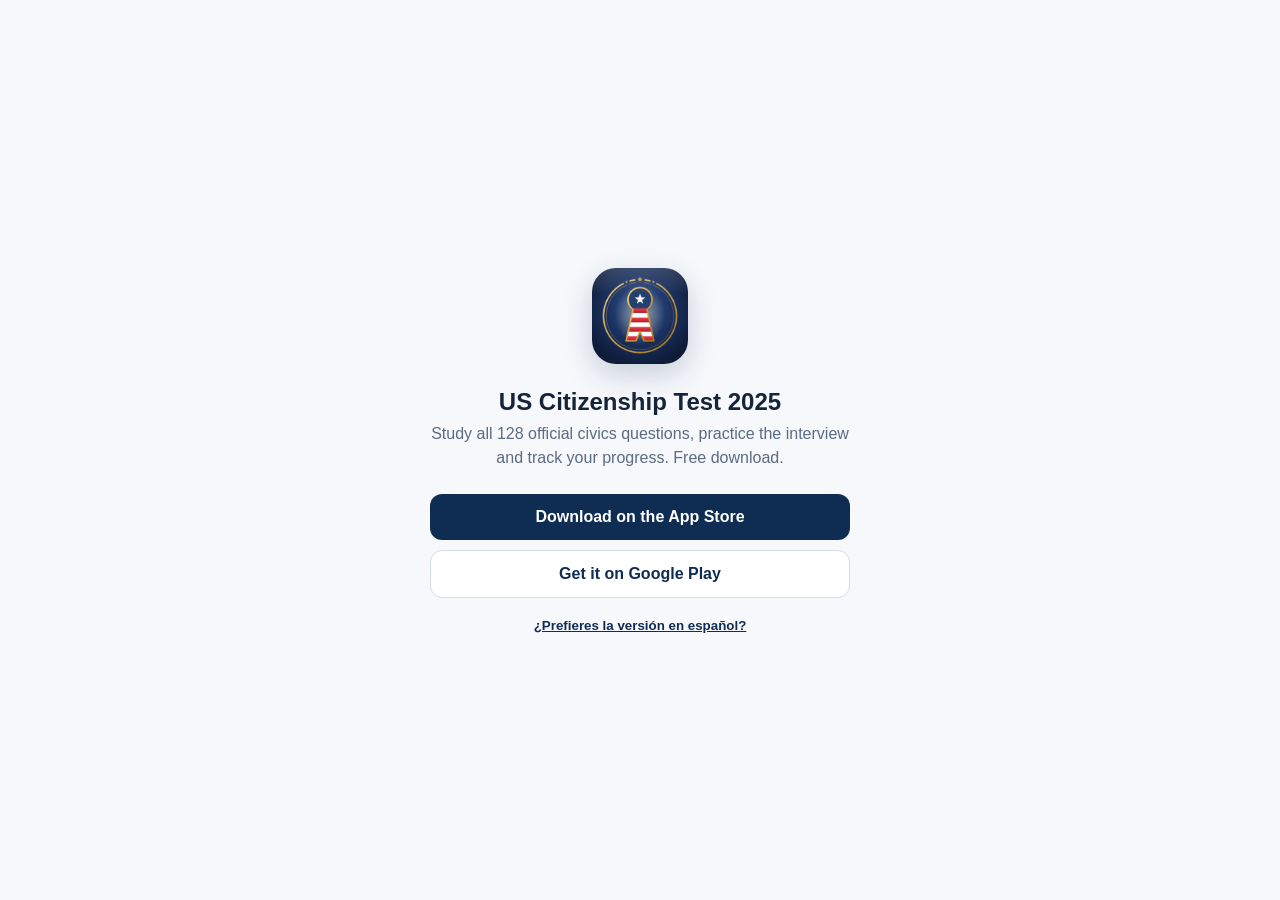
==== app/index.html @ 9f93b85e "Akıllı mağaza yönlendirmesi: /app/ cihaza ve dile göre App Store veya Google Play'e gönderir Co-Auth" ====
<!doctype html>
<html lang="en">
<head>
<meta charset="utf-8">
<meta name="viewport" content="width=device-width, initial-scale=1">
<title>Get the US Citizenship Test app | Apponur</title>
<meta name="robots" content="noindex, nofollow">
<meta name="theme-color" content="#0F2C52">
<link rel="icon" href="/favicon.ico?v=3" sizes="32x32">
<script>
(function () {
  var IOS = { en: "https://apps.apple.com/us/app/id1615982636", es: "https://apps.apple.com/us/app/id1617090965" };
  var AND = { en: "https://play.google.com/store/apps/details?id=com.apponur.uscitizenshiptest",
              es: "https://play.google.com/store/apps/details?id=com.apponur.spanishuscitizenshiptest" };
  var q = new URLSearchParams(location.search);
  var langs = navigator.languages || [navigator.language || ""];
  var lang = q.get("lang") || (langs.some(function (l) { return /^es/i.test(l); }) ? "es" : "en");
  if (lang !== "es") lang = "en";
  var ua = navigator.userAgent || "";
  var isAndroid = /Android/i.test(ua);
  var isIOS = /iPhone|iPad|iPod/i.test(ua) || (/Macintosh/.test(ua) && navigator.maxTouchPoints > 1);
  var target = isAndroid ? AND[lang] : isIOS ? IOS[lang] : null;
  // Keep campaign tags so store analytics can attribute the install.
  if (target) {
    var utm = []; q.forEach(function (v, k) { if (/^utm_/.test(k)) utm.push(k + "=" + encodeURIComponent(v)); });
    if (utm.length && isAndroid) target += "&referrer=" + encodeURIComponent(utm.join("&"));
    location.replace(target);
  }
  window.__appLang = lang;
})();
</script>
<style>
:root{--navy:#0F2C52;--paper:#F6F8FB;--ink:#16243A;--ink2:#5B6B82;--line:#D4DCE7}
*{box-sizing:border-box}
body{margin:0;min-height:100vh;display:grid;place-items:center;background:var(--paper);color:var(--ink);font-family:-apple-system,BlinkMacSystemFont,"Segoe UI",Roboto,sans-serif;padding:24px}
main{max-width:420px;width:100%;text-align:center}
img{width:96px;height:96px;border-radius:24px;box-shadow:0 10px 30px rgba(15,44,82,.2)}
h1{font-size:1.5rem;margin:20px 0 6px}
p{color:var(--ink2);margin:0 0 24px;line-height:1.5}
.g{display:grid;gap:10px}
a{display:block;padding:14px 18px;border-radius:12px;text-decoration:none;font-weight:600;background:var(--navy);color:#fff}
a.alt{background:#fff;color:var(--navy);border:1px solid var(--line)}
small{display:block;margin-top:20px;color:var(--ink2)}
small a{display:inline;padding:0;background:none;color:var(--navy);text-decoration:underline;font-weight:600}
</style>
</head>
<body>
<main>
  <img src="/assets/brand/app-icon-1024.png" alt="US Citizenship Test app icon">
  <h1 id="h">US Citizenship Test 2025</h1>
  <p id="p">Study all 128 official civics questions, practice the interview and track your progress. Free download.</p>
  <div class="g">
    <a id="ios" href="https://apps.apple.com/us/app/id1615982636">Download on the App Store</a>
    <a id="and" class="alt" href="https://play.google.com/store/apps/details?id=com.apponur.uscitizenshiptest">Get it on Google Play</a>
  </div>
  <small id="sw"><a href="/app/?lang=es">¿Prefieres la versión en español?</a></small>
</main>
<script>
if (window.__appLang === "es") {
  document.documentElement.lang = "es";
  document.getElementById("h").textContent = "Examen de Ciudadanía 2025";
  document.getElementById("p").textContent = "Estudia las 128 preguntas oficiales de educación cívica, practica la entrevista y sigue tu progreso. Descarga gratis.";
  document.getElementById("ios").href = "https://apps.apple.com/us/app/id1617090965";
  document.getElementById("ios").textContent = "Descargar en el App Store";
  document.getElementById("and").href = "https://play.google.com/store/apps/details?id=com.apponur.spanishuscitizenshiptest";
  document.getElementById("and").textContent = "Disponible en Google Play";
  document.getElementById("sw").innerHTML = '<a href="/app/?lang=en">Prefer the English version?</a>';
}
</script>
</body>
</html>
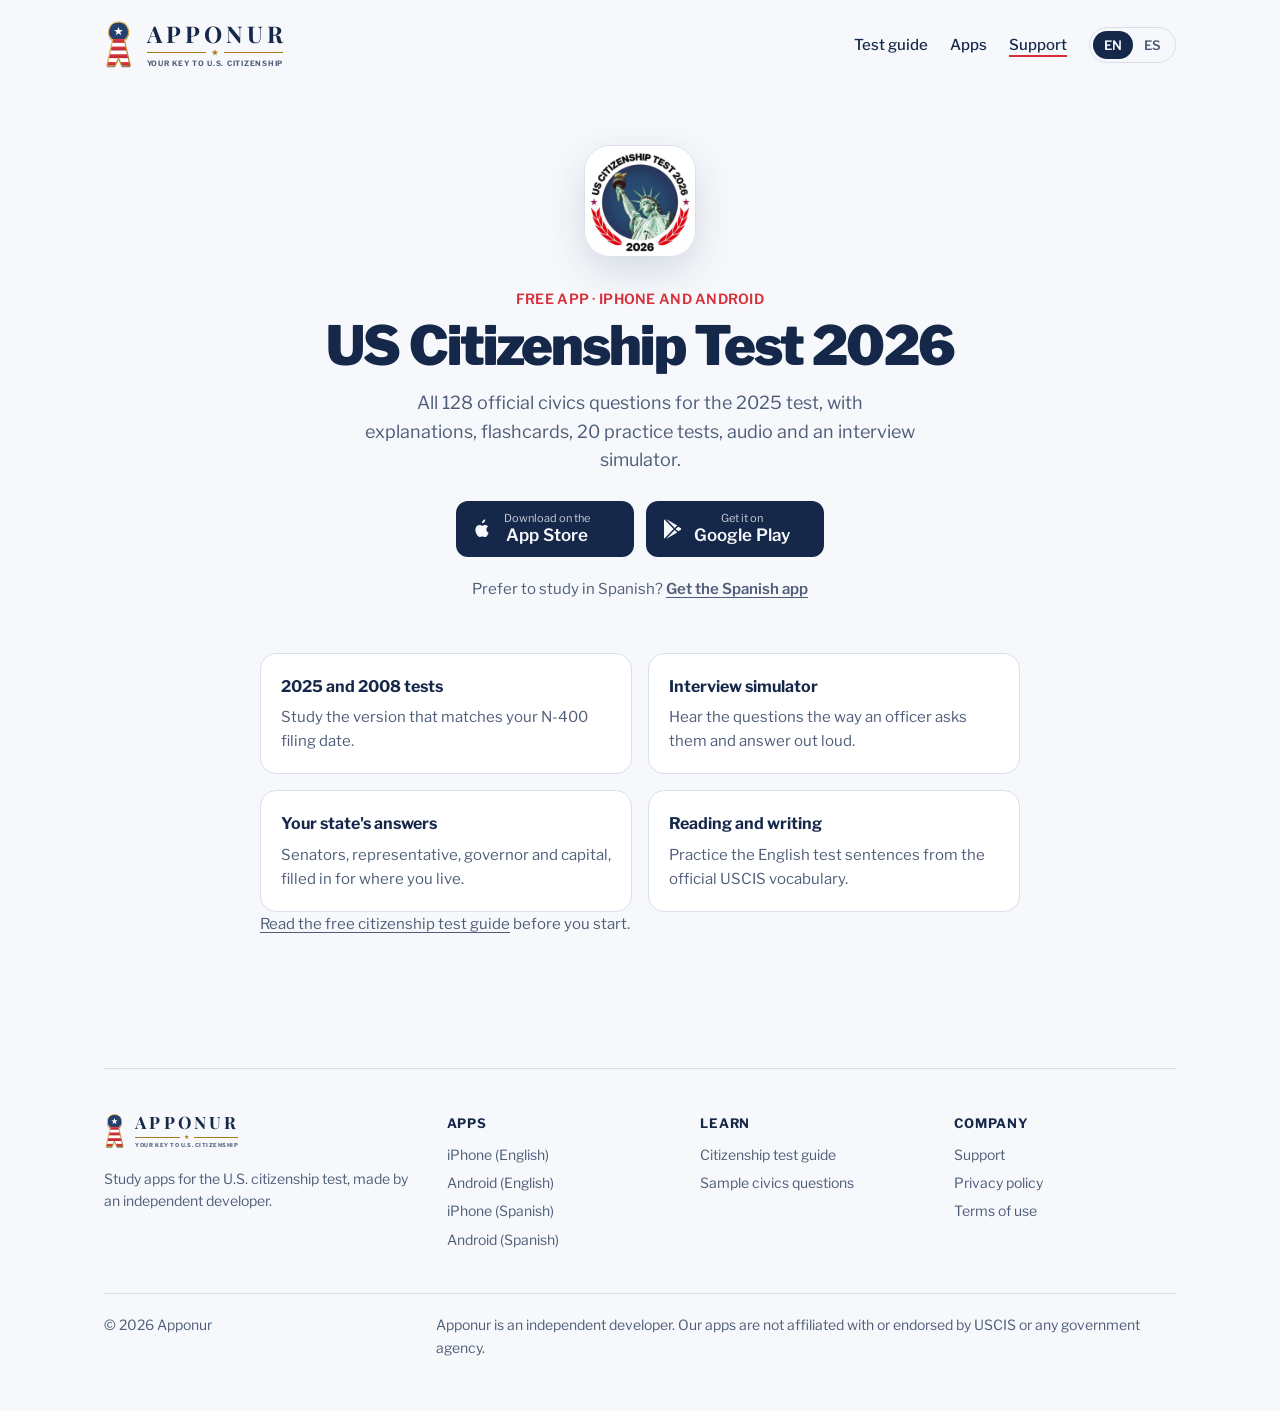
==== commit cd32885f: "/app/ sayfası: site başlığı ve altbilgisiyle, uygulama ikonu ve iki dilde mağaza düğmeleri Co-Author" ====
--- a/app/index.html
+++ b/app/index.html
@@ -3,16 +3,35 @@
 <head>
 <meta charset="utf-8">
 <meta name="viewport" content="width=device-width, initial-scale=1">
-<title>Get the US Citizenship Test app | Apponur</title>
-<meta name="robots" content="noindex, nofollow">
-<meta name="theme-color" content="#0F2C52">
+<title>US Citizenship Test 2026 app | Apponur</title>
+<meta name="title-en" content="US Citizenship Test 2026 app | Apponur">
+<meta name="title-es" content="Examen de Ciudadanía de EE. UU. | Apponur">
+<meta name="description" content="Download the US Citizenship Test 2026 app for iPhone and Android, in English or Spanish.">
+<link rel="canonical" href="https://apponur.com/app/">
+<meta name="robots" content="noindex, follow">
+<meta name="theme-color" content="#F6F8FB" media="(prefers-color-scheme: light)">
+<meta name="theme-color" content="#0E1729" media="(prefers-color-scheme: dark)">
+<meta property="og:type" content="website">
+<meta property="og:site_name" content="Apponur">
+<meta property="og:url" content="https://apponur.com/app/">
+<meta property="og:title" content="US Citizenship Test 2026 app | Apponur">
+<meta property="og:image" content="https://apponur.com/assets/og-image.png">
 <link rel="icon" href="/favicon.ico?v=3" sizes="32x32">
+<link rel="icon" href="/assets/brand/favicon.svg?v=3" type="image/svg+xml">
+<link rel="apple-touch-icon" href="/assets/brand/apple-touch-icon.png?v=3">
+<link rel="manifest" href="/site.webmanifest?v=3">
+<link rel="preconnect" href="https://fonts.googleapis.com">
+<link rel="preconnect" href="https://fonts.gstatic.com" crossorigin>
+<link href="https://fonts.googleapis.com/css2?family=Libre+Franklin:wght@400;500;600;700;800;900&family=Playfair+Display:wght@700&display=swap" rel="stylesheet">
+<link rel="stylesheet" href="/assets/site.css">
 <script>
+// Phones go straight to the right store for their system language; everyone else sees this page.
 (function () {
   var IOS = { en: "https://apps.apple.com/us/app/id1615982636", es: "https://apps.apple.com/us/app/id1617090965" };
   var AND = { en: "https://play.google.com/store/apps/details?id=com.apponur.uscitizenshiptest",
               es: "https://play.google.com/store/apps/details?id=com.apponur.spanishuscitizenshiptest" };
   var q = new URLSearchParams(location.search);
+  if (q.get("stay") === "1") return;
   var langs = navigator.languages || [navigator.language || ""];
   var lang = q.get("lang") || (langs.some(function (l) { return /^es/i.test(l); }) ? "es" : "en");
   if (lang !== "es") lang = "en";
@@ -20,52 +39,110 @@
   var isAndroid = /Android/i.test(ua);
   var isIOS = /iPhone|iPad|iPod/i.test(ua) || (/Macintosh/.test(ua) && navigator.maxTouchPoints > 1);
   var target = isAndroid ? AND[lang] : isIOS ? IOS[lang] : null;
-  // Keep campaign tags so store analytics can attribute the install.
-  if (target) {
-    var utm = []; q.forEach(function (v, k) { if (/^utm_/.test(k)) utm.push(k + "=" + encodeURIComponent(v)); });
-    if (utm.length && isAndroid) target += "&referrer=" + encodeURIComponent(utm.join("&"));
-    location.replace(target);
-  }
-  window.__appLang = lang;
+  if (!target) return;
+  var utm = []; q.forEach(function (v, k) { if (/^utm_/.test(k)) utm.push(k + "=" + encodeURIComponent(v)); });
+  if (utm.length && isAndroid) target += "&referrer=" + encodeURIComponent(utm.join("&"));
+  location.replace(target);
 })();
 </script>
+<script src="/assets/lang.js"></script>
 <style>
-:root{--navy:#0F2C52;--paper:#F6F8FB;--ink:#16243A;--ink2:#5B6B82;--line:#D4DCE7}
-*{box-sizing:border-box}
-body{margin:0;min-height:100vh;display:grid;place-items:center;background:var(--paper);color:var(--ink);font-family:-apple-system,BlinkMacSystemFont,"Segoe UI",Roboto,sans-serif;padding:24px}
-main{max-width:420px;width:100%;text-align:center}
-img{width:96px;height:96px;border-radius:24px;box-shadow:0 10px 30px rgba(15,44,82,.2)}
-h1{font-size:1.5rem;margin:20px 0 6px}
-p{color:var(--ink2);margin:0 0 24px;line-height:1.5}
-.g{display:grid;gap:10px}
-a{display:block;padding:14px 18px;border-radius:12px;text-decoration:none;font-weight:600;background:var(--navy);color:#fff}
-a.alt{background:#fff;color:var(--navy);border:1px solid var(--line)}
-small{display:block;margin-top:20px;color:var(--ink2)}
-small a{display:inline;padding:0;background:none;color:var(--navy);text-decoration:underline;font-weight:600}
+.dl-main{display:block}
+.dl-main .dl-page{max-width:760px;margin:0 auto}
+.dl-hero{text-align:center;padding:24px 0 8px}
+.dl-hero .dl-icon{width:112px;height:112px;border-radius:26px;border:1px solid var(--line);box-shadow:0 14px 40px rgba(15,44,82,.14);display:none}
+html[lang="en"] .dl-hero [data-lang-img="en"],html[lang="es"] .dl-hero [data-lang-img="es"]{display:inline-block}
+.dl-hero .kicker{margin:22px 0 8px;font-weight:600;color:var(--red);letter-spacing:.02em;font-size:14px;text-transform:uppercase}
+.dl-hero h1{margin:0 0 14px}
+.dl-hero .lede{color:var(--muted);font-size:18px;max-width:46ch;margin:0 auto 26px}
+.dl-hero .stores{justify-content:center}
+.dl-switch{margin:20px 0 0;color:var(--muted);font-size:15px}
+.dl-switch a{font-weight:600}
+.dl-grid{display:grid;grid-template-columns:1fr 1fr;gap:16px;margin:44px 0 0}
+.dl-grid>div{background:var(--card);border:1.5px solid var(--line);border-radius:16px;padding:20px}
+.dl-grid b{display:block;font-size:16px;margin-bottom:6px}
+.dl-grid p{margin:0;color:var(--muted);font-size:15px}
+@media(max-width:640px){.dl-grid{grid-template-columns:1fr}}
 </style>
 </head>
 <body>
-<main>
-  <img src="/assets/brand/app-icon-1024.png" alt="US Citizenship Test app icon">
-  <h1 id="h">US Citizenship Test 2025</h1>
-  <p id="p">Study all 128 official civics questions, practice the interview and track your progress. Free download.</p>
-  <div class="g">
-    <a id="ios" href="https://apps.apple.com/us/app/id1615982636">Download on the App Store</a>
-    <a id="and" class="alt" href="https://play.google.com/store/apps/details?id=com.apponur.uscitizenshiptest">Get it on Google Play</a>
-  </div>
-  <small id="sw"><a href="/app/?lang=es">¿Prefieres la versión en español?</a></small>
-</main>
-<script>
-if (window.__appLang === "es") {
-  document.documentElement.lang = "es";
-  document.getElementById("h").textContent = "Examen de Ciudadanía 2025";
-  document.getElementById("p").textContent = "Estudia las 128 preguntas oficiales de educación cívica, practica la entrevista y sigue tu progreso. Descarga gratis.";
-  document.getElementById("ios").href = "https://apps.apple.com/us/app/id1617090965";
-  document.getElementById("ios").textContent = "Descargar en el App Store";
-  document.getElementById("and").href = "https://play.google.com/store/apps/details?id=com.apponur.spanishuscitizenshiptest";
-  document.getElementById("and").textContent = "Disponible en Google Play";
-  document.getElementById("sw").innerHTML = '<a href="/app/?lang=en">Prefer the English version?</a>';
-}
-</script>
+<a class="skip" href="#main" data-en="Skip to content" data-es="Saltar al contenido">Skip to content</a>
+<div class="wrap">
+  <header class="top">
+    <a class="brand" href="/" data-href-en="/" data-href-es="/es/" aria-label="Apponur"><img class="brand-mark" src="/assets/brand/mark.svg" alt="" width="25" height="44"><span class="brand-text"><span class="brand-name">Apponur</span><span class="brand-orn" aria-hidden="true"><i></i><b></b><i></i></span><span class="brand-tag" data-en="Your key to U.S. citizenship" data-es="Tu llave a la ciudadanía">Your key to U.S. citizenship</span></span></a>
+    <nav aria-label="Main">
+      <a class="navlink" href="/civics-test/" data-href-en="/civics-test/" data-href-es="/es/examen-civico/" data-en="Test guide" data-es="Guía del examen">Test guide</a>
+      <a class="navlink" href="/#apps" data-href-en="/#apps" data-href-es="/es/#apps" data-en="Apps" data-es="Aplicaciones">Apps</a>
+      <a class="navlink" href="/support/" aria-current="page" data-en="Support" data-es="Ayuda">Support</a>
+      <div class="lang" role="group" aria-label="Language">
+        <button type="button" data-lang="en" aria-pressed="true">EN</button>
+        <button type="button" data-lang="es" aria-pressed="false">ES</button>
+      </div>
+    </nav>
+  </header>
+
+  <main class="doc dl-main" id="main">
+    <article class="dl-page">
+      <div class="dl-hero">
+        <img class="dl-icon" data-lang-img="en" src="/assets/icon-en.png" alt="US Citizenship Test 2026 app icon" width="112" height="112">
+        <img class="dl-icon" data-lang-img="es" src="/assets/icon-es.png" alt="Examen de Ciudadanía de EE. UU. app icon" width="112" height="112">
+        <p class="kicker" data-en="Free app · iPhone and Android" data-es="App gratis · iPhone y Android">Free app · iPhone and Android</p>
+        <h1 data-en="US Citizenship Test 2026" data-es="Examen de Ciudadanía de EE. UU. 2026">US Citizenship Test 2026</h1>
+        <p class="lede" data-en="All 128 official civics questions for the 2025 test, with explanations, flashcards, 20 practice tests, audio and an interview simulator." data-es="Las 128 preguntas oficiales del examen de 2025, con explicaciones, tarjetas, 20 exámenes de práctica, audio y un simulador de entrevista.">All 128 official civics questions for the 2025 test, with explanations, flashcards, 20 practice tests, audio and an interview simulator.</p>
+        <div class="stores">
+          <a class="store ios" href="https://apps.apple.com/us/app/id1615982636" data-href-en="https://apps.apple.com/us/app/id1615982636" data-href-es="https://apps.apple.com/us/app/id1617090965"><svg viewBox="0 0 24 24" aria-hidden="true"><path d="M16.37 12.6c.02 2.43 2.13 3.24 2.15 3.25-.02.06-.34 1.15-1.11 2.28-.67.98-1.36 1.95-2.46 1.97-1.07.02-1.42-.64-2.65-.64-1.23 0-1.62.62-2.64.66-1.06.04-1.87-1.06-2.54-2.03-1.38-2-2.43-5.64-1.02-8.1.7-1.22 1.96-2 3.32-2.02 1.04-.02 2.02.7 2.65.7.64 0 1.82-.86 3.07-.74.52.02 1.99.21 2.93 1.59-.08.05-1.75 1.02-1.73 3.05zM14.36 4.98c.56-.68.94-1.63.84-2.57-.81.03-1.79.54-2.37 1.22-.52.6-.98 1.57-.85 2.49.9.07 1.82-.46 2.38-1.14z"/></svg><span><small data-en="Download on the" data-es="Descargar en">Download on the</small><b>App Store</b></span></a>
+          <a class="store android" href="https://play.google.com/store/apps/details?id=com.apponur.uscitizenshiptest" data-href-en="https://play.google.com/store/apps/details?id=com.apponur.uscitizenshiptest" data-href-es="https://play.google.com/store/apps/details?id=com.apponur.spanishuscitizenshiptest"><svg viewBox="0 0 24 24" aria-hidden="true"><path d="M4 3.3v17.4c0 .3.17.56.42.68L13.6 12 4.42 2.62A.75.75 0 0 0 4 3.3zm10.68 7.62 2.5-2.5L6.1 2.1l8.58 8.82zm0 2.16L6.1 21.9l11.08-6.32-2.5-2.5zm5.97-2.04-2.4-1.37-2.73 2.33 2.73 2.33 2.4-1.37c.7-.4.7-1.52 0-1.92z"/></svg><span><small data-en="Get it on" data-es="Disponible en">Get it on</small><b>Google Play</b></span></a>
+        </div>
+        <p class="dl-switch"><span data-en="Prefer to study in Spanish?" data-es="¿Prefieres estudiar en inglés?">Prefer to study in Spanish?</span> <a href="/app/?lang=es&amp;stay=1" data-href-en="/app/?lang=es&amp;stay=1" data-href-es="/app/?lang=en&amp;stay=1" data-en="Get the Spanish app" data-es="Descarga la app en inglés">Get the Spanish app</a></p>
+      </div>
+
+      <section class="dl-grid" aria-label="What is inside">
+        <div><b data-en="2025 and 2008 tests" data-es="Exámenes 2025 y 2008">2025 and 2008 tests</b><p data-en="Study the version that matches your N-400 filing date." data-es="Estudia la versión que corresponde a la fecha de tu N-400.">Study the version that matches your N-400 filing date.</p></div>
+        <div><b data-en="Interview simulator" data-es="Simulador de entrevista">Interview simulator</b><p data-en="Hear the questions the way an officer asks them and answer out loud." data-es="Escucha las preguntas como las hace el oficial y responde en voz alta.">Hear the questions the way an officer asks them and answer out loud.</p></div>
+        <div><b data-en="Your state's answers" data-es="Respuestas de tu estado">Your state's answers</b><p data-en="Senators, representative, governor and capital, filled in for where you live." data-es="Senadores, representante, gobernador y capital según donde vives.">Senators, representative, governor and capital, filled in for where you live.</p></div>
+        <div><b data-en="Reading and writing" data-es="Lectura y escritura">Reading and writing</b><p data-en="Practice the English test sentences from the official USCIS vocabulary." data-es="Practica las oraciones del examen de inglés con el vocabulario oficial de USCIS.">Practice the English test sentences from the official USCIS vocabulary.</p></div>
+      </section>
+
+      <p class="updated"><a href="/civics-test/" data-href-en="/civics-test/" data-href-es="/es/examen-civico/" data-en="Read the free citizenship test guide" data-es="Lee la guía gratuita del examen">Read the free citizenship test guide</a> <span data-en="before you start." data-es="antes de empezar.">before you start.</span></p>
+    </article>
+  </main>
+
+  <footer>
+    <div class="cols">
+      <div>
+        <a class="brand" href="/" data-href-en="/" data-href-es="/es/"><img class="brand-mark" src="/assets/brand/mark.svg" alt="" width="25" height="44"><span class="brand-text"><span class="brand-name">Apponur</span><span class="brand-orn" aria-hidden="true"><i></i><b></b><i></i></span><span class="brand-tag" data-en="Your key to U.S. citizenship" data-es="Tu llave a la ciudadanía">Your key to U.S. citizenship</span></span></a>
+        <p class="about" data-en="Study apps for the U.S. citizenship test, made by an independent developer." data-es="Apps de estudio para el examen de ciudadanía de EE. UU., hechas por un desarrollador independiente.">Study apps for the U.S. citizenship test, made by an independent developer.</p>
+      </div>
+      <div>
+        <h4>Apps</h4>
+        <ul>
+          <li><a href="https://apps.apple.com/us/app/id1615982636" data-en="iPhone (English)" data-es="iPhone (inglés)">iPhone (English)</a></li>
+          <li><a href="https://play.google.com/store/apps/details?id=com.apponur.uscitizenshiptest" data-en="Android (English)" data-es="Android (inglés)">Android (English)</a></li>
+          <li><a href="https://apps.apple.com/us/app/id1617090965" data-en="iPhone (Spanish)" data-es="iPhone (español)">iPhone (Spanish)</a></li>
+          <li><a href="https://play.google.com/store/apps/details?id=com.apponur.spanishuscitizenshiptest" data-en="Android (Spanish)" data-es="Android (español)">Android (Spanish)</a></li>
+        </ul>
+      </div>
+      <div>
+        <h4 data-en="Learn" data-es="Aprende">Learn</h4>
+        <ul>
+          <li><a href="/civics-test/" data-href-en="/civics-test/" data-href-es="/es/examen-civico/" data-en="Citizenship test guide" data-es="Guía del examen de ciudadanía">Citizenship test guide</a></li>
+          <li><a href="/civics-test/#sample" data-href-en="/civics-test/#sample" data-href-es="/es/examen-civico/#ejemplos" data-en="Sample civics questions" data-es="Preguntas cívicas de ejemplo">Sample civics questions</a></li>
+        </ul>
+      </div>
+      <div>
+        <h4 data-en="Company" data-es="Empresa">Company</h4>
+        <ul>
+          <li><a href="/support/" data-en="Support" data-es="Ayuda">Support</a></li>
+          <li><a href="/privacy/" data-en="Privacy policy" data-es="Política de privacidad">Privacy policy</a></li>
+          <li><a href="/terms/" data-en="Terms of use" data-es="Términos de uso">Terms of use</a></li>
+        </ul>
+      </div>
+    </div>
+    <div class="legal">
+      <span>© 2026 Apponur</span>
+      <p data-en="Apponur is an independent developer. Our apps are not affiliated with or endorsed by USCIS or any government agency." data-es="Apponur es un desarrollador independiente. Nuestras apps no están afiliadas ni respaldadas por USCIS ni por ninguna agencia del gobierno.">Apponur is an independent developer. Our apps are not affiliated with or endorsed by USCIS or any government agency.</p>
+    </div>
+  </footer>
+</div>
 </body>
 </html>
--- a/assets/site.css
+++ b/assets/site.css
@@ -0,0 +1,393 @@
+/* apponur.com — shared styles */
+:root{
+  --navy:#16284A;
+  --blue:#2F5B9A;
+  --blue-soft:#E6EEF9;
+  --red:#D62F3A;
+  --red-soft:#FCE9EA;
+  --paper:#F6F8FB;
+  --card:#FFFFFF;
+  --ink:#16284A;
+  --muted:#4F5D78;
+  --line:#D9E0EB;
+  --accent:var(--blue);
+  --count:var(--blue);
+  --shadow:0 24px 48px -28px rgba(22,40,74,.45);
+  --stripe-white:#E4E9F1;
+  --gold:#A9781F;
+  color-scheme:light;
+}
+@media (prefers-color-scheme: dark){
+  :root:not([data-theme="light"]){
+    --paper:#0E1729; --card:#16233D; --ink:#EEF2F8; --muted:#A8B4CB; --line:#283A5B;
+    --blue-soft:#1A2D4D; --red-soft:#3A1E27; --accent:#8DB4EA; --count:#8DB4EA;
+    --shadow:0 24px 48px -28px rgba(0,0,0,.8); --stripe-white:#fff; --gold:#D9A84A; color-scheme:dark;
+  }
+}
+:root[data-theme="dark"]{
+  --paper:#0E1729; --card:#16233D; --ink:#EEF2F8; --muted:#A8B4CB; --line:#283A5B;
+  --blue-soft:#1A2D4D; --red-soft:#3A1E27; --accent:#8DB4EA; --count:#8DB4EA;
+  --shadow:0 24px 48px -28px rgba(0,0,0,.8); --stripe-white:#fff; --gold:#D9A84A; color-scheme:dark;
+}
+*{box-sizing:border-box}
+html{-webkit-text-size-adjust:100%;scroll-behavior:smooth}
+@media (prefers-reduced-motion:reduce){html{scroll-behavior:auto}}
+body{margin:0;background:var(--paper);color:var(--ink);font:400 17px/1.6 "Libre Franklin",system-ui,-apple-system,"Segoe UI",sans-serif;overflow-x:hidden}
+img,svg{max-width:100%}
+a{color:inherit}
+:focus-visible{outline:3px solid var(--accent);outline-offset:3px;border-radius:6px}
+.wrap{max-width:1120px;margin:0 auto;padding:0 24px}
+@media (max-width:600px){.wrap{padding:0 16px}}
+.skip{position:absolute;left:-999px;top:8px;background:var(--ink);color:var(--paper);padding:8px 14px;border-radius:8px;z-index:10}
+.skip:focus{left:16px}
+.eyebrow{display:inline-block;font-size:13px;font-weight:700;letter-spacing:.08em;text-transform:uppercase;color:var(--red);margin:0 0 12px}
+
+/* ---------- header ---------- */
+.top{display:flex;align-items:center;justify-content:space-between;gap:16px;padding:20px 0}
+/* Brand lockup: keyhole mark, name, a gold rule with a star, and the tagline.
+   Sizes are in em so the footer can shrink the whole lockup with one font-size. */
+.brand{display:inline-flex;align-items:center;gap:.6em;font-size:23px;text-decoration:none;color:var(--ink)}
+.brand-mark{display:block;height:2.15em;width:auto;flex:none}
+.brand-text{display:inline-flex;flex-direction:column;align-items:flex-start}
+.brand-name{font:700 1em/1 "Playfair Display",Georgia,serif;letter-spacing:.18em;text-transform:uppercase;margin-right:-.18em}
+.brand-orn{align-self:stretch;display:flex;align-items:center;gap:.26em;margin:.2em 0 .19em}
+.brand-orn i{flex:1;height:1px;background:var(--gold)}
+.brand-orn b{width:.3em;height:.3em;background:var(--gold);clip-path:polygon(50% 0,61% 35%,98% 35%,68% 57%,79% 91%,50% 70%,21% 91%,32% 57%,2% 35%,39% 35%)}
+.brand-tag{font:700 .32em/1 "Libre Franklin",sans-serif;text-transform:uppercase;letter-spacing:var(--tag-ls);margin-right:calc(-1 * var(--tag-ls));color:var(--muted);white-space:nowrap}
+/* tracking that makes each tagline exactly as wide as the name */
+.brand-tag{--tag-ls:.0994em}html[lang="es"] .brand-tag{--tag-ls:.183em}
+.top nav{display:flex;align-items:center;gap:22px;font-weight:500;font-size:15px}
+.top nav a{text-decoration:none}
+.top nav a.navlink:hover{text-decoration:underline;text-underline-offset:5px;text-decoration-thickness:2px}
+.top nav a.navlink[aria-current="page"]{text-decoration:underline;text-underline-offset:5px;text-decoration-thickness:2px;text-decoration-color:var(--red)}
+.lang{display:inline-flex;border:1.5px solid var(--line);border-radius:999px;padding:3px}
+.lang a,.lang button{font:600 13px "Libre Franklin",sans-serif;border:0;background:none;color:var(--muted);padding:5px 11px;border-radius:999px;cursor:pointer;text-decoration:none;line-height:1.4}
+.lang [aria-current="true"],.lang [aria-pressed="true"]{background:var(--ink);color:var(--paper)}
+@media (max-width:700px){.top nav .navlink{display:none}}
+
+/* ---------- hero ---------- */
+.hero{display:grid;grid-template-columns:1.05fr .95fr;gap:56px;align-items:center;padding:40px 0 80px}
+.hero h1{font-weight:900;font-size:clamp(38px,6vw,66px);line-height:1.03;letter-spacing:-.035em;margin:0 0 22px;max-width:13ch}
+.hero h1 em{font-style:normal;color:var(--red)}
+.hero p.lede{font-size:19px;color:var(--muted);max-width:36ch;margin:0 0 30px}
+.stores{display:flex;flex-wrap:wrap;gap:12px}
+.store{display:inline-flex;align-items:center;gap:10px;background:var(--ink);color:var(--paper);text-decoration:none;border-radius:12px;padding:11px 18px 11px 14px;min-width:178px;transition:transform .15s}
+.store svg{width:24px;height:24px;flex:none;fill:currentColor}
+.store small{display:block;font-size:11px;line-height:1.2;opacity:.8}
+.store b{display:block;font-size:17px;line-height:1.2;font-weight:600}
+.store:hover{transform:translateY(-2px)}
+.ticks{display:flex;flex-wrap:wrap;gap:8px 18px;margin:26px 0 0;padding:0;list-style:none;font-size:14px;color:var(--muted)}
+.ticks li{display:flex;align-items:center;gap:7px}
+.ticks li{position:relative}
+.ticks li::before{content:"";width:16px;height:16px;flex:none;border-radius:50%;background:var(--blue-soft)}
+/* the check is a mask so it takes the theme's accent colour (readable in dark mode too) */
+.ticks li::after{content:"";position:absolute;left:0;top:50%;width:16px;height:16px;margin-top:-8px;background:var(--accent);-webkit-mask:url("data:image/svg+xml,%3Csvg xmlns='http://www.w3.org/2000/svg' viewBox='0 0 16 16'%3E%3Cpath d='M4.5 8.3 7 10.6l4.6-5' fill='none' stroke='%23000' stroke-width='1.8' stroke-linecap='round' stroke-linejoin='round'/%3E%3C/svg%3E") center/16px no-repeat;mask:url("data:image/svg+xml,%3Csvg xmlns='http://www.w3.org/2000/svg' viewBox='0 0 16 16'%3E%3Cpath d='M4.5 8.3 7 10.6l4.6-5' fill='none' stroke='%23000' stroke-width='1.8' stroke-linecap='round' stroke-linejoin='round'/%3E%3C/svg%3E") center/16px no-repeat}
+@media (max-width:860px){.hero{grid-template-columns:1fr;gap:44px;padding:20px 0 64px}}
+
+/* ---------- try-it demo: the app's own test and result screens ---------- */
+/* Every size is in the app's dp (calc(n * var(--dp))): the screen counts as 412dp wide, as the app's layouts
+   are drawn for, so the proportions match the app at any width. Colors are the app's light theme
+   (res/values/colors_design.xml); the app itself runs in light mode only. */
+.demo{justify-self:end;width:100%;max-width:368px}
+@media (max-width:860px){.demo{justify-self:center}}
+.phone{position:relative;width:368px;height:760px;padding:11px;border-radius:58px;background:linear-gradient(145deg,#2B3550,#0B1220 45%,#05080F);box-shadow:0 0 0 1.5px #3A4566 inset,0 0 0 1px rgba(255,255,255,.06),0 40px 70px -30px rgba(10,19,40,.55),0 18px 30px -18px rgba(10,19,40,.4)}
+.phone::before{content:"";position:absolute;top:22px;left:50%;width:100px;height:29px;margin-left:-50px;border-radius:20px;background:#000;z-index:5}
+.screen{position:relative;height:100%;border-radius:47px;overflow:hidden;background:#FFFFFF;container-type:inline-size;display:flex;flex-direction:column}
+.status{flex:none;display:flex;justify-content:space-between;align-items:center;height:48px;padding:14px 30px 0;font:600 15px/1 -apple-system,"SF Pro Text","Montserrat",sans-serif;color:#111111}
+.status .bat{width:25px;height:12px;border:1.5px solid #111;border-radius:4px;position:relative;opacity:.9}
+.status .bat::before{content:"";position:absolute;inset:1.5px;right:4px;background:#111;border-radius:1.5px}
+.status .bat::after{content:"";position:absolute;right:-4px;top:3px;width:2px;height:4px;background:#111;border-radius:0 1px 1px 0}
+.phone.to-store{cursor:pointer}
+.demo-cap{margin:18px 0 0;text-align:center;font-size:14px;color:var(--muted)}
+.demo-cap b{color:var(--ink)}
+
+.app-ui{--dp:calc(100cqw / 412);--bottom:calc(26 * var(--dp));--bg:#FFFFFF;--text:#111111;--gray:#AAAAAA;--light:#F5F4F4;--blue:#0061FE;--green2:#A2CB76;--green3:#86B953;--red:#F55364;--red2:#E22401;--yellow:#F9B76D;--explanation:#808080;
+  position:relative;flex:1;min-height:0;overflow:hidden;background:var(--bg);color:var(--text);font:500 calc(14 * var(--dp))/1.3 "Montserrat",system-ui,sans-serif;-webkit-font-smoothing:antialiased;-webkit-tap-highlight-color:transparent;text-align:left}
+:where(.app-ui *){box-sizing:border-box}
+:where(.app-ui button){font:inherit;color:inherit;margin:0;border:0;background:none;padding:0;cursor:pointer}
+.app-ui button:focus-visible,.app-ui a:focus-visible{outline:2px solid var(--blue);outline-offset:2px}
+.app-ui svg{display:block;flex:none}
+.app-page{position:absolute;inset:0;display:flex;flex-direction:column;background:var(--bg);will-change:transform}
+/* every tappable thing shrinks a little while pressed, then springs back (animator/app_press) */
+.press{transition:transform .25s cubic-bezier(.34,1.56,.64,1)}
+.press:active:not(:disabled){transform:scale(.97);transition:transform .12s cubic-bezier(.4,0,.2,1)}
+
+/* toolbar (view_tts_toolbar / the result toolbar) */
+.a-bar{flex:none;display:flex;align-items:center;min-height:calc(50 * var(--dp));padding:calc(16 * var(--dp)) calc(20 * var(--dp)) calc(12 * var(--dp))}
+.a-circle{width:calc(48 * var(--dp));height:calc(48 * var(--dp));border-radius:50%;background:var(--light);display:grid;place-items:center;color:var(--gray)}
+.a-circle svg{width:calc(28 * var(--dp));height:calc(28 * var(--dp));fill:currentColor}
+.a-circle.speak{margin-left:calc(8 * var(--dp))}
+.a-circle.speak.on{color:var(--blue)}
+.a-circle.speak svg{width:calc(22 * var(--dp));height:calc(22 * var(--dp))}
+.a-titles{flex:1;min-width:0;margin-left:calc(8 * var(--dp));text-align:right}
+.a-title{font:700 calc(24 * var(--dp))/1.15 "Montserrat",sans-serif;letter-spacing:0;overflow:hidden;text-overflow:ellipsis;white-space:nowrap}
+.a-sub{margin-top:calc(5 * var(--dp));font-size:calc(13 * var(--dp));color:var(--gray);white-space:nowrap;overflow:hidden;text-overflow:ellipsis}
+.a-left{text-align:left;margin-right:calc(8 * var(--dp))}
+
+/* score header (bg_test_header) and the review number */
+.a-head{flex:none;position:relative;display:flex;align-items:center;justify-content:space-between;height:calc(30 * var(--dp));margin:calc(4 * var(--dp)) calc(20 * var(--dp)) 0;padding:0 calc(12 * var(--dp));border-radius:calc(12 * var(--dp));background:var(--light);font:700 calc(12 * var(--dp))/1 "Montserrat",sans-serif}
+.a-head .c{display:flex;align-items:center;gap:calc(6 * var(--dp));color:var(--green2)}
+.a-head .w{display:flex;align-items:center;gap:calc(6 * var(--dp));color:var(--red)}
+.a-head svg{width:calc(18 * var(--dp));height:calc(18 * var(--dp))}
+.a-head .pos{position:absolute;left:50%;transform:translateX(-50%);color:var(--gray);white-space:nowrap}
+.a-revnum{flex:none;margin:calc(4 * var(--dp)) calc(20 * var(--dp)) 0;font:600 calc(13 * var(--dp))/1.3 "Montserrat",sans-serif}
+.a-revnum b{font:700 calc(20 * var(--dp))/1 "Montserrat",sans-serif}
+
+/* the question and its options (fragment_question / item_test_option) */
+.a-view{position:relative;flex:1;min-height:0;margin-top:calc(8 * var(--dp));overflow:hidden}
+.a-scroll{position:absolute;inset:0;overflow-y:auto;overscroll-behavior:contain;-webkit-overflow-scrolling:touch;padding:calc(8 * var(--dp)) calc(20 * var(--dp)) calc(16 * var(--dp));background:var(--bg);scrollbar-width:none}
+.a-scroll::-webkit-scrollbar{display:none}
+.a-q{margin:0;font:600 calc(16 * var(--dp))/1.3 "Montserrat",sans-serif}
+.a-opt{margin-top:calc(8 * var(--dp))}
+.a-opt:first-of-type{margin-top:calc(16 * var(--dp))}
+.a-btn{display:flex;align-items:center;width:100%;min-height:calc(56 * var(--dp));padding:calc(12 * var(--dp)) calc(16 * var(--dp));border-radius:calc(16 * var(--dp));background:var(--bg);box-shadow:inset 0 0 0 calc(1.5 * var(--dp)) var(--light);text-align:left}
+.a-btn .ic{width:calc(26 * var(--dp));height:calc(26 * var(--dp));border-radius:50%;box-shadow:inset 0 0 0 calc(2 * var(--dp)) var(--light);flex:none}
+.a-btn .tx{flex:1;margin-left:calc(12 * var(--dp));font:500 calc(14 * var(--dp))/1.3 "Montserrat",sans-serif;line-height:calc(1.3em + calc(2 * var(--dp)))}
+.a-btn.right{background:var(--green2);box-shadow:none}
+.a-btn.wrong{background:var(--red);box-shadow:none}
+.a-btn.right .tx,.a-btn.wrong .tx{color:#fff;font-weight:600}
+.a-btn.right .ic,.a-btn.wrong .ic{box-shadow:none}
+.a-btn.revealed{background:var(--green2);box-shadow:none}
+.a-btn.revealed .tx{color:#fff;font-weight:600}
+.a-btn.revealed .ic{box-shadow:inset 0 0 0 calc(2 * var(--dp)) rgba(255,255,255,.55)}
+.a-btn[aria-disabled="true"]{cursor:default}
+/* the explanation under the right answer opens like the app's AutoTransition (300 ms) */
+.a-exp{display:grid;grid-template-rows:0fr;opacity:0;transition:grid-template-rows .3s cubic-bezier(.4,0,.2,1),opacity .3s ease}
+.a-exp.open{grid-template-rows:1fr;opacity:1}
+.a-exp>div{min-height:0;overflow:hidden}
+.a-exp p{margin:calc(8 * var(--dp)) 0 0;padding:calc(12 * var(--dp)) calc(16 * var(--dp));border-radius:calc(16 * var(--dp));background:rgba(162,203,118,.08);font:500 calc(12 * var(--dp))/1.3 "Montserrat",sans-serif;line-height:calc(1.3em + calc(2 * var(--dp)));color:var(--explanation)}
+
+/* progress capsule and the bottom buttons */
+.a-prog{flex:none;height:calc(6 * var(--dp));margin:calc(4 * var(--dp)) calc(20 * var(--dp)) calc(8 * var(--dp));border-radius:calc(3 * var(--dp));background:var(--light);overflow:hidden}
+.a-prog i{display:block;height:100%;width:0;border-radius:calc(3 * var(--dp));background:var(--blue);transition:width .3s cubic-bezier(.4,0,.2,1)}
+.a-nav{flex:none;display:flex;align-items:center;justify-content:space-between;padding:0 calc(20 * var(--dp)) var(--bottom)}
+.a-nav .nb{width:30%;height:calc(44 * var(--dp));border-radius:calc(16 * var(--dp));background:var(--light);display:grid;place-items:center;color:var(--gray)}
+.a-nav .nb svg{width:calc(24 * var(--dp));height:calc(24 * var(--dp));fill:currentColor}
+.a-nav .fav{width:calc(44 * var(--dp));height:calc(44 * var(--dp));display:grid;place-items:center;color:var(--yellow)}
+.a-nav .fav svg{width:calc(24 * var(--dp));height:calc(24 * var(--dp));fill:currentColor}
+.a-nav .fav.pop svg{animation:favPop .45s}
+@keyframes favPop{0%{transform:scale(1)}22%{transform:scale(1.35)}60%{transform:scale(.95)}100%{transform:scale(1)}}
+.a-nav .fav.out svg{animation:favOut .45s}
+@keyframes favOut{0%{transform:scale(1)}22%{transform:scale(.8)}60%{transform:scale(1.05)}100%{transform:scale(1)}}
+
+/* result (fragment_result) */
+.r-try{display:flex;align-items:center;gap:calc(8 * var(--dp));height:calc(48 * var(--dp));padding:0 calc(16 * var(--dp));border-radius:calc(16 * var(--dp));background:var(--light);font:600 calc(14 * var(--dp))/1 "Montserrat",sans-serif;white-space:nowrap}
+.r-try svg{width:calc(14 * var(--dp));height:calc(14 * var(--dp));fill:currentColor}
+.r-scroll{flex:1;min-height:0;overflow-y:auto;overscroll-behavior:contain;padding:calc(8 * var(--dp)) calc(20 * var(--dp)) calc(20 * var(--dp));scrollbar-width:none}
+.r-scroll::-webkit-scrollbar{display:none}
+.r-card{background:var(--light);border-radius:calc(24 * var(--dp));padding:calc(20 * var(--dp)) calc(20 * var(--dp)) calc(24 * var(--dp));display:flex;flex-direction:column;align-items:center}
+.r-ring{position:relative;width:calc(236 * var(--dp));height:calc(236 * var(--dp));margin:calc(-12 * var(--dp)) 0 calc(-24 * var(--dp))}
+.r-ring svg{position:absolute;inset:0;width:100%;height:100%}
+.r-center{position:absolute;inset:0;display:flex;flex-direction:column;align-items:center;justify-content:center}
+.r-score{display:flex;align-items:baseline}
+.r-score b{font:800 calc(44 * var(--dp))/1 "Montserrat",sans-serif;font-variant-numeric:tabular-nums}
+.r-score span{margin-left:calc(2 * var(--dp));font:700 calc(20 * var(--dp))/1 "Montserrat",sans-serif;color:var(--gray)}
+.r-center small{margin-top:calc(4 * var(--dp));font:600 calc(12 * var(--dp))/1 "Montserrat",sans-serif;color:var(--gray)}
+.r-head{margin:calc(20 * var(--dp)) 0 0;font:700 calc(20 * var(--dp))/1.25 "Montserrat",sans-serif;text-align:center}
+.r-msg{margin:calc(8 * var(--dp)) calc(8 * var(--dp)) 0;font:500 calc(13 * var(--dp))/1.3 "Montserrat",sans-serif;line-height:calc(1.3em + calc(3 * var(--dp)));color:var(--gray);text-align:center}
+.r-review{display:flex;align-items:center;width:100%;height:calc(52 * var(--dp));margin-top:calc(20 * var(--dp));padding:0 calc(16 * var(--dp));border-radius:calc(16 * var(--dp));background:#FFFFFF;font:700 calc(14 * var(--dp))/1 "Montserrat",sans-serif;text-align:left}
+.r-review span{flex:1}
+.r-review svg{width:calc(20 * var(--dp));height:calc(20 * var(--dp));fill:var(--gray)}
+.r-tiles{display:flex;gap:calc(12 * var(--dp));margin-top:calc(12 * var(--dp))}
+.r-tile{flex:1;background:var(--light);border-radius:calc(20 * var(--dp));padding:calc(16 * var(--dp)) 0;display:flex;flex-direction:column;align-items:center}
+.r-tile .i{width:calc(28 * var(--dp));height:calc(28 * var(--dp));border-radius:50%;display:grid;place-items:center}
+.r-tile .i svg{width:calc(14 * var(--dp));height:calc(14 * var(--dp));fill:currentColor}
+.r-tile b{margin-top:calc(8 * var(--dp));font:700 calc(20 * var(--dp))/1 "Montserrat",sans-serif;font-variant-numeric:tabular-nums}
+.r-tile small{margin-top:calc(8 * var(--dp));font:600 calc(11 * var(--dp))/1 "Montserrat",sans-serif;color:var(--gray)}
+/* results by topic (item_result_topic, TopicBarView); opens with setExpanded: 300 ms in, 250 ms out */
+.r-topics{margin-top:calc(12 * var(--dp));background:var(--light);border-radius:calc(20 * var(--dp));overflow:hidden}
+.r-topics .hd{display:flex;align-items:center;width:100%;padding:calc(16 * var(--dp));text-align:left}
+.r-topics .i{width:calc(36 * var(--dp));height:calc(36 * var(--dp));border-radius:50%;background:rgba(0,97,254,.12);color:var(--blue);display:grid;place-items:center;flex:none}
+.r-topics .i svg{width:calc(18 * var(--dp));height:calc(18 * var(--dp));fill:currentColor}
+.r-topics .tt{flex:1;min-width:0;margin:0 calc(8 * var(--dp)) 0 calc(12 * var(--dp))}
+.r-topics .tt b{display:block;font:700 calc(14 * var(--dp))/1.2 "Montserrat",sans-serif}
+.r-topics .tt small{display:block;margin-top:calc(2 * var(--dp));font:500 calc(11 * var(--dp))/1.3 "Montserrat",sans-serif;color:var(--gray)}
+.r-topics .chev{width:calc(20 * var(--dp));height:calc(20 * var(--dp));fill:var(--gray);transition:transform .3s}
+.r-topics.open .chev{transform:rotate(180deg)}
+.r-rows{display:grid;grid-template-rows:0fr;opacity:0;transition:grid-template-rows .25s cubic-bezier(.4,0,.2,1),opacity .25s cubic-bezier(.4,0,.2,1)}
+.r-topics.open .r-rows{grid-template-rows:1fr;opacity:1;transition-duration:.3s}
+.r-rows>div{min-height:0;overflow:hidden;padding:0 calc(16 * var(--dp))}
+.r-row:last-child{margin-bottom:calc(4 * var(--dp))}
+.r-row hr{margin:0;border:0;height:1px;background:rgba(170,170,170,.15)}
+.r-row .ln{display:flex;align-items:center;margin-top:calc(12 * var(--dp))}
+.r-row .nm{flex:1;margin-right:calc(8 * var(--dp));font:600 calc(12 * var(--dp))/1.3 "Montserrat",sans-serif}
+.r-row .ok{width:calc(14 * var(--dp));height:calc(14 * var(--dp));margin-right:calc(8 * var(--dp));fill:var(--green3)}
+.r-row .sc{font:700 calc(12 * var(--dp))/1 "Montserrat",sans-serif}
+.r-row .bar{position:relative;height:calc(8 * var(--dp));margin:calc(8 * var(--dp)) 0 calc(12 * var(--dp));border-radius:calc(4 * var(--dp));background:#FFFFFF;overflow:hidden}
+.r-row .bar i{position:absolute;top:0;bottom:0;left:0}
+.r-cta{margin-top:calc(12 * var(--dp));background:var(--light);border-radius:calc(20 * var(--dp));padding:calc(16 * var(--dp))}
+.r-cta .t{display:flex;align-items:center}
+.r-cta .i{width:calc(40 * var(--dp));height:calc(40 * var(--dp));flex:none}
+.r-cta .i img{display:block;width:100%;height:100%;border-radius:22%}
+.r-cta .t div{margin-left:calc(12 * var(--dp))}
+.r-cta b{display:block;font:700 calc(14 * var(--dp))/1.2 "Montserrat",sans-serif}
+.r-cta small{display:block;margin-top:calc(2 * var(--dp));font:500 calc(11 * var(--dp))/1.3 "Montserrat",sans-serif;color:var(--gray)}
+.r-stores{display:flex;gap:calc(8 * var(--dp));margin-top:calc(16 * var(--dp))}
+.r-store{flex:1;display:flex;align-items:center;justify-content:center;gap:calc(8 * var(--dp));height:calc(48 * var(--dp));border-radius:calc(16 * var(--dp));background:#FFFFFF;color:var(--text);text-decoration:none;font:700 calc(14 * var(--dp))/1 "Montserrat",sans-serif}
+.r-store svg{width:calc(18 * var(--dp));height:calc(18 * var(--dp));fill:currentColor}
+.r-store small{display:block;font:500 calc(9 * var(--dp))/1 "Montserrat",sans-serif;color:var(--gray);margin-bottom:calc(2 * var(--dp))}
+.r-next{flex:none;display:flex;align-items:center;justify-content:center;height:calc(56 * var(--dp));margin:calc(8 * var(--dp)) calc(20 * var(--dp)) var(--bottom);border-radius:calc(16 * var(--dp));background:var(--blue);color:#fff;font:600 calc(16 * var(--dp))/1 "Montserrat",sans-serif}
+.r-confetti{position:absolute;inset:0;width:100%;height:100%;pointer-events:none;z-index:4}
+
+@media (max-width:600px){
+  .demo{max-width:440px}
+  .phone{width:100%;height:auto;padding:0;border-radius:28px;background:none;box-shadow:0 24px 48px -28px rgba(22,40,74,.45)}
+  .phone::before,.status{display:none}
+  .app-ui{--bottom:calc(16 * var(--dp))}
+  .screen{height:auto;aspect-ratio:412/800;border-radius:28px;border:1.5px solid var(--line)}
+}
+@media (prefers-reduced-motion:reduce){.press,.a-prog i,.a-exp{transition:none}.a-nav .fav.pop svg,.a-nav .fav.out svg{animation:none}}
+
+/* ---------- stats strip ---------- */
+.stats{display:grid;grid-template-columns:repeat(4,1fr);gap:0;border:1.5px solid var(--line);border-radius:20px;background:var(--card);margin:0 0 8px}
+.stats div{padding:24px 26px}
+.stats div + div{border-left:1.5px solid var(--line)}
+.stats b{display:block;font-weight:900;font-size:clamp(32px,4vw,44px);line-height:1;letter-spacing:-.04em;color:var(--count)}
+.stats span{display:block;margin-top:8px;font-size:15px;color:var(--muted);line-height:1.35}
+@media (max-width:760px){.stats{grid-template-columns:1fr 1fr}.stats div:nth-child(3){border-left:0}.stats div:nth-child(n+3){border-top:1.5px solid var(--line)}.stats div{padding:20px}}
+
+/* ---------- sections ---------- */
+section.block{padding:84px 0;border-top:1.5px solid var(--line)}
+section.block.first{border-top:0}
+section.block h2{font-weight:800;font-size:clamp(30px,4vw,42px);letter-spacing:-.03em;line-height:1.1;margin:0 0 14px;text-wrap:balance}
+section.block .intro{color:var(--muted);max-width:60ch;margin:0 0 40px}
+@media (max-width:600px){section.block{padding:60px 0}}
+
+/* test version chooser */
+.versions{display:grid;grid-template-columns:1fr 1fr;border:1.5px solid var(--line);border-radius:20px;overflow:hidden;background:var(--card)}
+.version{padding:32px}
+.version + .version{border-left:1.5px solid var(--line)}
+.version .when{font-size:15px;color:var(--muted);margin:0 0 6px}
+.version h3{font-weight:800;font-size:24px;letter-spacing:-.02em;margin:0 0 18px}
+.version .count{font-weight:900;font-size:64px;line-height:1;letter-spacing:-.04em;color:var(--count)}
+.version .count small{font-size:17px;font-weight:500;letter-spacing:0;color:var(--muted);margin-left:8px}
+.version ul{margin:22px 0 0;padding:0;list-style:none;font-size:15px}
+.version li{padding:9px 0;border-top:1px solid var(--line);display:flex;justify-content:space-between;gap:12px}
+.version li span{color:var(--muted)}
+.version li b{font-weight:700;text-align:right}
+.versions-note{margin:18px 0 0;color:var(--muted);font-size:15px}
+@media (max-width:700px){.versions{grid-template-columns:1fr}.version + .version{border-left:0;border-top:1.5px solid var(--line)}.version{padding:26px 22px}}
+
+/* steps */
+.steps{display:grid;grid-template-columns:repeat(4,1fr);gap:20px;margin:0;padding:0;list-style:none;counter-reset:step}
+.steps li{background:var(--card);border:1.5px solid var(--line);border-radius:18px;padding:24px 22px;counter-increment:step}
+.steps li::before{content:counter(step);display:grid;place-items:center;width:34px;height:34px;border-radius:50%;background:var(--ink);color:var(--paper);font-weight:800;font-size:15px;margin-bottom:16px}
+.steps h3{font-size:18px;margin:0 0 6px;letter-spacing:-.01em}
+.steps p{margin:0;color:var(--muted);font-size:15px}
+.more{display:inline-flex;align-items:center;gap:8px;margin-top:28px;font-weight:700;text-decoration:none;border-bottom:2px solid var(--red);padding-bottom:2px}
+.more:hover{color:var(--red)}
+@media (max-width:900px){.steps{grid-template-columns:1fr 1fr}}
+@media (max-width:560px){.steps{grid-template-columns:1fr}}
+
+/* features */
+.features{display:grid;grid-template-columns:repeat(3,1fr);gap:20px;margin:0;padding:0;list-style:none}
+.features li{background:var(--card);border:1.5px solid var(--line);border-radius:18px;padding:24px}
+.features .ic{width:44px;height:44px;border-radius:12px;background:var(--blue-soft);color:var(--accent);display:grid;place-items:center;margin-bottom:16px}
+.features .ic svg{width:24px;height:24px;fill:none;stroke:currentColor;stroke-width:1.8;stroke-linecap:round;stroke-linejoin:round}
+.features h3{font-size:19px;font-weight:700;margin:0 0 6px;letter-spacing:-.01em}
+.features p{margin:0;color:var(--muted);font-size:16px}
+@media (max-width:860px){.features{grid-template-columns:1fr 1fr}}
+@media (max-width:560px){.features{grid-template-columns:1fr}.features li{padding:20px}}
+
+/* apps */
+.apps{display:grid;grid-template-columns:1fr 1fr;gap:20px}
+.appcard{background:var(--card);border:1.5px solid var(--line);border-radius:20px;padding:26px;display:flex;flex-direction:column;gap:18px}
+.app{display:flex;align-items:center;gap:16px}
+.app img{width:72px;height:72px;border-radius:17px;border:1px solid var(--line);flex:none}
+.app b{display:block;font-size:19px;letter-spacing:-.01em;line-height:1.25}
+.app span{font-size:14px;color:var(--muted)}
+.appcard p{margin:0;color:var(--muted);font-size:15px}
+.appcard .links{display:flex;flex-wrap:wrap;gap:10px;margin-top:auto}
+.dl{font-weight:600;font-size:15px;text-decoration:none;display:inline-flex;align-items:center;gap:8px;border:1.5px solid var(--line);border-radius:10px;padding:9px 14px;white-space:nowrap}
+.dl svg{width:18px;height:18px;fill:currentColor}
+.dl:hover{border-color:var(--ink)}
+@media (max-width:760px){.apps{grid-template-columns:1fr}.appcard{padding:22px}}
+
+/* faq */
+.faq{max-width:780px}
+.faq details{border-bottom:1.5px solid var(--line)}
+.faq details:first-child{border-top:1.5px solid var(--line)}
+.faq summary,.doc summary{cursor:pointer;font-weight:700;font-size:18px;padding:18px 0;list-style:none;display:flex;justify-content:space-between;align-items:center;gap:16px}
+.faq summary::-webkit-details-marker,.doc summary::-webkit-details-marker{display:none}
+.faq summary::after,.doc summary::after{content:"+";font-weight:400;font-size:26px;line-height:1;color:var(--muted);flex:none;transition:transform .2s}
+.faq details[open] summary::after,.doc details[open] summary::after{transform:rotate(45deg)}
+.faq details p{margin:0 0 20px;color:var(--muted);max-width:68ch}
+
+/* support band */
+.support{display:flex;justify-content:space-between;align-items:center;gap:24px 32px;flex-wrap:wrap;background:var(--card);border:1.5px solid var(--line);border-radius:24px;padding:36px}
+.support h2{margin-bottom:8px!important}
+.support .intro{margin:0!important}
+.support .mail,.contact-box .mail{font-weight:800;font-size:clamp(20px,3vw,28px);letter-spacing:-.02em;text-decoration:none;border-bottom:3px solid var(--red);overflow-wrap:anywhere}
+.support .mail:hover{color:var(--red)}
+@media (max-width:600px){.support{padding:26px 22px}}
+
+/* footer */
+footer{border-top:1.5px solid var(--line);padding:44px 0 52px;font-size:14px;color:var(--muted)}
+footer .cols{display:grid;grid-template-columns:1.4fr 1fr 1fr 1fr;gap:32px}
+footer .brand{font-size:17px}
+
+footer .about{margin:12px 0 0;max-width:34ch}
+footer h4{margin:0 0 10px;font-size:13px;letter-spacing:.06em;text-transform:uppercase;color:var(--ink)}
+footer ul{list-style:none;margin:0;padding:0}
+footer li{margin:6px 0}
+footer a{text-decoration:none}
+footer a:hover{color:var(--ink);text-decoration:underline;text-underline-offset:3px}
+footer .legal{margin:36px 0 0;padding-top:20px;border-top:1px solid var(--line);display:flex;justify-content:space-between;gap:12px 20px;flex-wrap:wrap}
+footer .legal p{max-width:74ch;margin:0}
+@media (max-width:760px){footer .cols{grid-template-columns:1fr 1fr}footer .cols > div:first-child{grid-column:1/-1}}
+
+/* language suggestion */
+.langhint{display:none;background:var(--blue-soft);border-radius:12px;padding:10px 16px;font-size:15px}
+.langhint.show{display:flex;justify-content:space-between;gap:12px;align-items:center}
+.langhint a{font-weight:700}
+.langhint button{border:0;background:none;color:var(--muted);font-size:22px;cursor:pointer;line-height:1;padding:0 4px}
+
+/* ---------- guide / inner pages ---------- */
+.crumbs{font-size:14px;color:var(--muted);margin:0 0 18px}
+.crumbs a{text-decoration:none}
+.crumbs a:hover{text-decoration:underline}
+.doc{display:grid;grid-template-columns:220px minmax(0,1fr);gap:64px;padding:32px 0 96px}
+.doc aside{position:sticky;top:24px;align-self:start;font-size:15px}
+.doc aside p{margin:0 0 10px;color:var(--muted);font-size:14px}
+.doc aside ol{list-style:none;margin:0;padding:0;border-left:2px solid var(--line)}
+.doc aside li a{display:block;padding:5px 0 5px 14px;margin-left:-2px;border-left:2px solid transparent;text-decoration:none;color:var(--muted)}
+.doc aside li a:hover{color:var(--ink);border-color:var(--red)}
+.doc article{max-width:70ch;min-width:0}
+.doc h1{font-weight:900;font-size:clamp(34px,5vw,54px);line-height:1.05;letter-spacing:-.035em;margin:0 0 12px;text-wrap:balance}
+.doc .updated{color:var(--muted);margin:0 0 36px;font-size:15px}
+.doc .lead{font-size:19px;color:var(--muted);margin:0 0 36px}
+.doc .summary{background:var(--blue-soft);border-radius:16px;padding:22px 26px;margin:0 0 44px}
+.doc .summary h2{font-size:18px;margin:0 0 8px;letter-spacing:-.01em}
+.doc .summary ul{margin:0;padding-left:20px}
+.doc .summary li{margin:4px 0}
+.doc article section{scroll-margin-top:24px}
+.doc article h2{font-weight:800;font-size:26px;letter-spacing:-.02em;margin:48px 0 10px}
+.doc article h3{font-weight:700;font-size:19px;margin:28px 0 6px}
+.doc article ul,.doc article ol{padding-left:22px}
+.doc article li{margin:6px 0}
+.doc table{width:100%;border-collapse:collapse;font-size:15px;margin:14px 0 6px}
+.doc th,.doc td{text-align:left;vertical-align:top;padding:12px 14px;border-bottom:1.5px solid var(--line)}
+.doc thead th{color:var(--muted);font-weight:600;font-size:14px}
+.doc a{text-underline-offset:3px}
+.doc details{border-bottom:1.5px solid var(--line);padding:0}
+.doc details > *:not(summary){margin-top:0}
+.callout{border-left:4px solid var(--red);background:var(--red-soft);border-radius:0 14px 14px 0;padding:16px 20px;margin:24px 0}
+.callout p{margin:0}
+.cta{background:var(--navy);color:#fff;border-radius:22px;padding:30px;margin:52px 0 0;display:flex;justify-content:space-between;align-items:center;gap:20px;flex-wrap:wrap}
+.doc .cta h2{margin:0;color:#fff;font-size:24px}
+.cta p{margin:6px 0 0;opacity:.8}
+.cta .stores .store{background:#fff;color:var(--navy)}
+.contact-box{border:1.5px solid var(--line);background:var(--card);border-radius:20px;padding:28px 30px;margin:0 0 40px}
+.contact-box p{margin:0 0 6px;color:var(--muted)}
+[data-lang-block]{display:none}
+html[lang="en"] [data-lang-block="en"],html[lang="es"] [data-lang-block="es"]{display:block}
+@media (max-width:860px){.doc{grid-template-columns:1fr;gap:28px;padding-top:16px}.doc aside{position:static}}
+@media (max-width:600px){.doc table,.doc thead,.doc tbody,.doc tr,.doc td,.doc th{display:block}.doc thead{display:none}.doc td{border:0;padding:4px 0}.doc tr{border-bottom:1.5px solid var(--line);padding:10px 0}.doc td:first-child{font-weight:700}.contact-box{padding:22px}}
+
+/* 404 */
+.notfound{padding:80px 0 120px;max-width:560px}
+.notfound h1{font-weight:900;font-size:clamp(40px,6vw,64px);letter-spacing:-.035em;line-height:1.05;margin:0 0 16px}
+.notfound p{color:var(--muted);margin:0 0 28px}
+html.is-android .stores .store.ios{order:2}
+.sr-only{position:absolute;width:1px;height:1px;overflow:hidden;clip:rect(0 0 0 0);white-space:nowrap}
+@media (max-width:860px){.guide aside{display:none}}
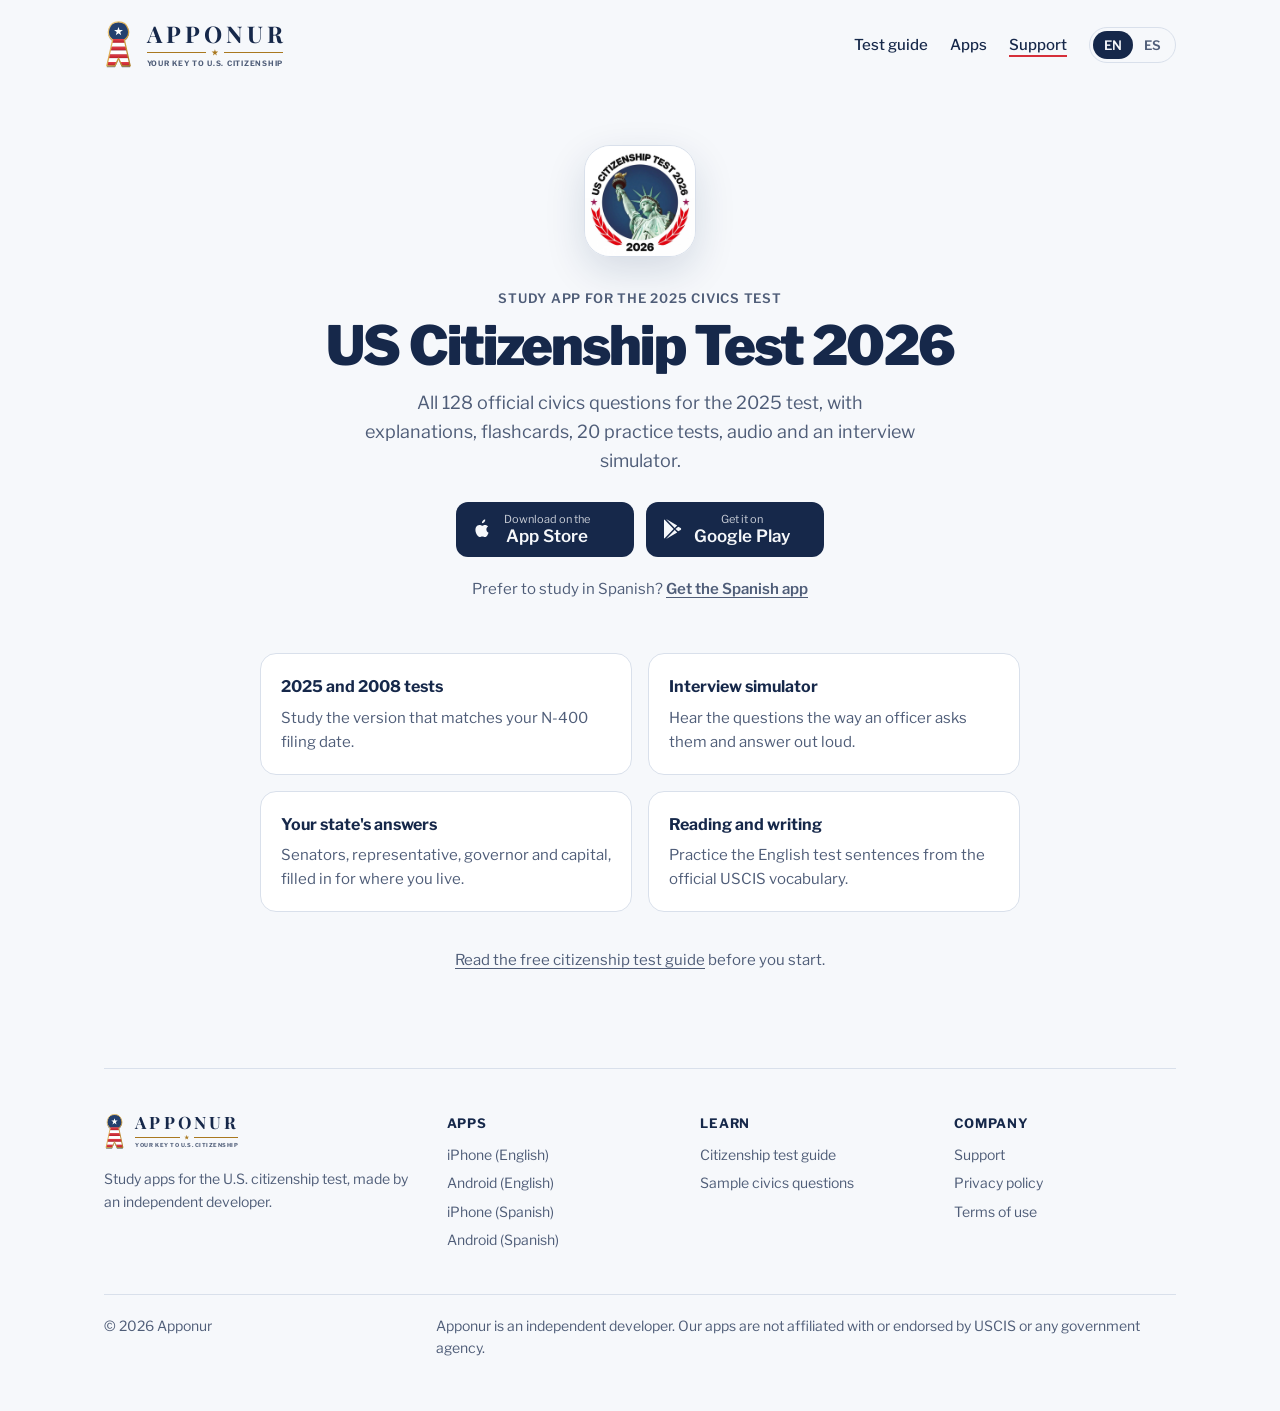
==== commit e7aa1f31: "/app/: üst etiket gri ve sade, kapanış bağlantısı ortalı ve eşit boşluklu Co-Authored-By: Claude Fab" ====
--- a/app/index.html
+++ b/app/index.html
@@ -25,11 +25,10 @@
 <link href="https://fonts.googleapis.com/css2?family=Libre+Franklin:wght@400;500;600;700;800;900&family=Playfair+Display:wght@700&display=swap" rel="stylesheet">
 <link rel="stylesheet" href="/assets/site.css">
 <script>
-// Phones go straight to the right store for their system language; everyone else sees this page.
+// Phones: the page stays loaded and the store opens on top of it, so closing the store shows this page.
 (function () {
-  var IOS = { en: "https://apps.apple.com/us/app/id1615982636", es: "https://apps.apple.com/us/app/id1617090965" };
-  var AND = { en: "https://play.google.com/store/apps/details?id=com.apponur.uscitizenshiptest",
-              es: "https://play.google.com/store/apps/details?id=com.apponur.spanishuscitizenshiptest" };
+  var IOS = { en: "id1615982636", es: "id1617090965" };
+  var AND = { en: "com.apponur.uscitizenshiptest", es: "com.apponur.spanishuscitizenshiptest" };
   var q = new URLSearchParams(location.search);
   if (q.get("stay") === "1") return;
   var langs = navigator.languages || [navigator.language || ""];
@@ -38,11 +37,15 @@
   var ua = navigator.userAgent || "";
   var isAndroid = /Android/i.test(ua);
   var isIOS = /iPhone|iPad|iPod/i.test(ua) || (/Macintosh/.test(ua) && navigator.maxTouchPoints > 1);
-  var target = isAndroid ? AND[lang] : isIOS ? IOS[lang] : null;
-  if (!target) return;
+  if (!isAndroid && !isIOS) return;
   var utm = []; q.forEach(function (v, k) { if (/^utm_/.test(k)) utm.push(k + "=" + encodeURIComponent(v)); });
-  if (utm.length && isAndroid) target += "&referrer=" + encodeURIComponent(utm.join("&"));
-  location.replace(target);
+  // App-scheme links open the store app without unloading this page.
+  var target = isAndroid
+    ? "market://details?id=" + AND[lang] + (utm.length ? "&referrer=" + encodeURIComponent(utm.join("&")) : "")
+    : "itms-apps://apps.apple.com/us/app/" + IOS[lang];
+  window.addEventListener("DOMContentLoaded", function () {
+    setTimeout(function () { location.href = target; }, 150);
+  });
 })();
 </script>
 <script src="/assets/lang.js"></script>
@@ -52,13 +55,14 @@
 .dl-hero{text-align:center;padding:24px 0 8px}
 .dl-hero .dl-icon{width:112px;height:112px;border-radius:26px;border:1px solid var(--line);box-shadow:0 14px 40px rgba(15,44,82,.14);display:none}
 html[lang="en"] .dl-hero [data-lang-img="en"],html[lang="es"] .dl-hero [data-lang-img="es"]{display:inline-block}
-.dl-hero .kicker{margin:22px 0 8px;font-weight:600;color:var(--red);letter-spacing:.02em;font-size:14px;text-transform:uppercase}
+.dl-hero .kicker{margin:22px 0 10px;font-weight:600;color:var(--muted);letter-spacing:.06em;font-size:13px;text-transform:uppercase}
 .dl-hero h1{margin:0 0 14px}
 .dl-hero .lede{color:var(--muted);font-size:18px;max-width:46ch;margin:0 auto 26px}
 .dl-hero .stores{justify-content:center}
 .dl-switch{margin:20px 0 0;color:var(--muted);font-size:15px}
 .dl-switch a{font-weight:600}
-.dl-grid{display:grid;grid-template-columns:1fr 1fr;gap:16px;margin:44px 0 0}
+.dl-grid{display:grid;grid-template-columns:1fr 1fr;gap:16px;margin:44px 0 36px}
+.dl-main .updated{text-align:center;margin:0}
 .dl-grid>div{background:var(--card);border:1.5px solid var(--line);border-radius:16px;padding:20px}
 .dl-grid b{display:block;font-size:16px;margin-bottom:6px}
 .dl-grid p{margin:0;color:var(--muted);font-size:15px}
@@ -86,7 +90,7 @@
       <div class="dl-hero">
         <img class="dl-icon" data-lang-img="en" src="/assets/icon-en.png" alt="US Citizenship Test 2026 app icon" width="112" height="112">
         <img class="dl-icon" data-lang-img="es" src="/assets/icon-es.png" alt="Examen de Ciudadanía de EE. UU. app icon" width="112" height="112">
-        <p class="kicker" data-en="Free app · iPhone and Android" data-es="App gratis · iPhone y Android">Free app · iPhone and Android</p>
+        <p class="kicker" data-en="Study app for the 2025 civics test" data-es="App de estudio para el examen cívico 2025">Study app for the 2025 civics test</p>
         <h1 data-en="US Citizenship Test 2026" data-es="Examen de Ciudadanía de EE. UU. 2026">US Citizenship Test 2026</h1>
         <p class="lede" data-en="All 128 official civics questions for the 2025 test, with explanations, flashcards, 20 practice tests, audio and an interview simulator." data-es="Las 128 preguntas oficiales del examen de 2025, con explicaciones, tarjetas, 20 exámenes de práctica, audio y un simulador de entrevista.">All 128 official civics questions for the 2025 test, with explanations, flashcards, 20 practice tests, audio and an interview simulator.</p>
         <div class="stores">
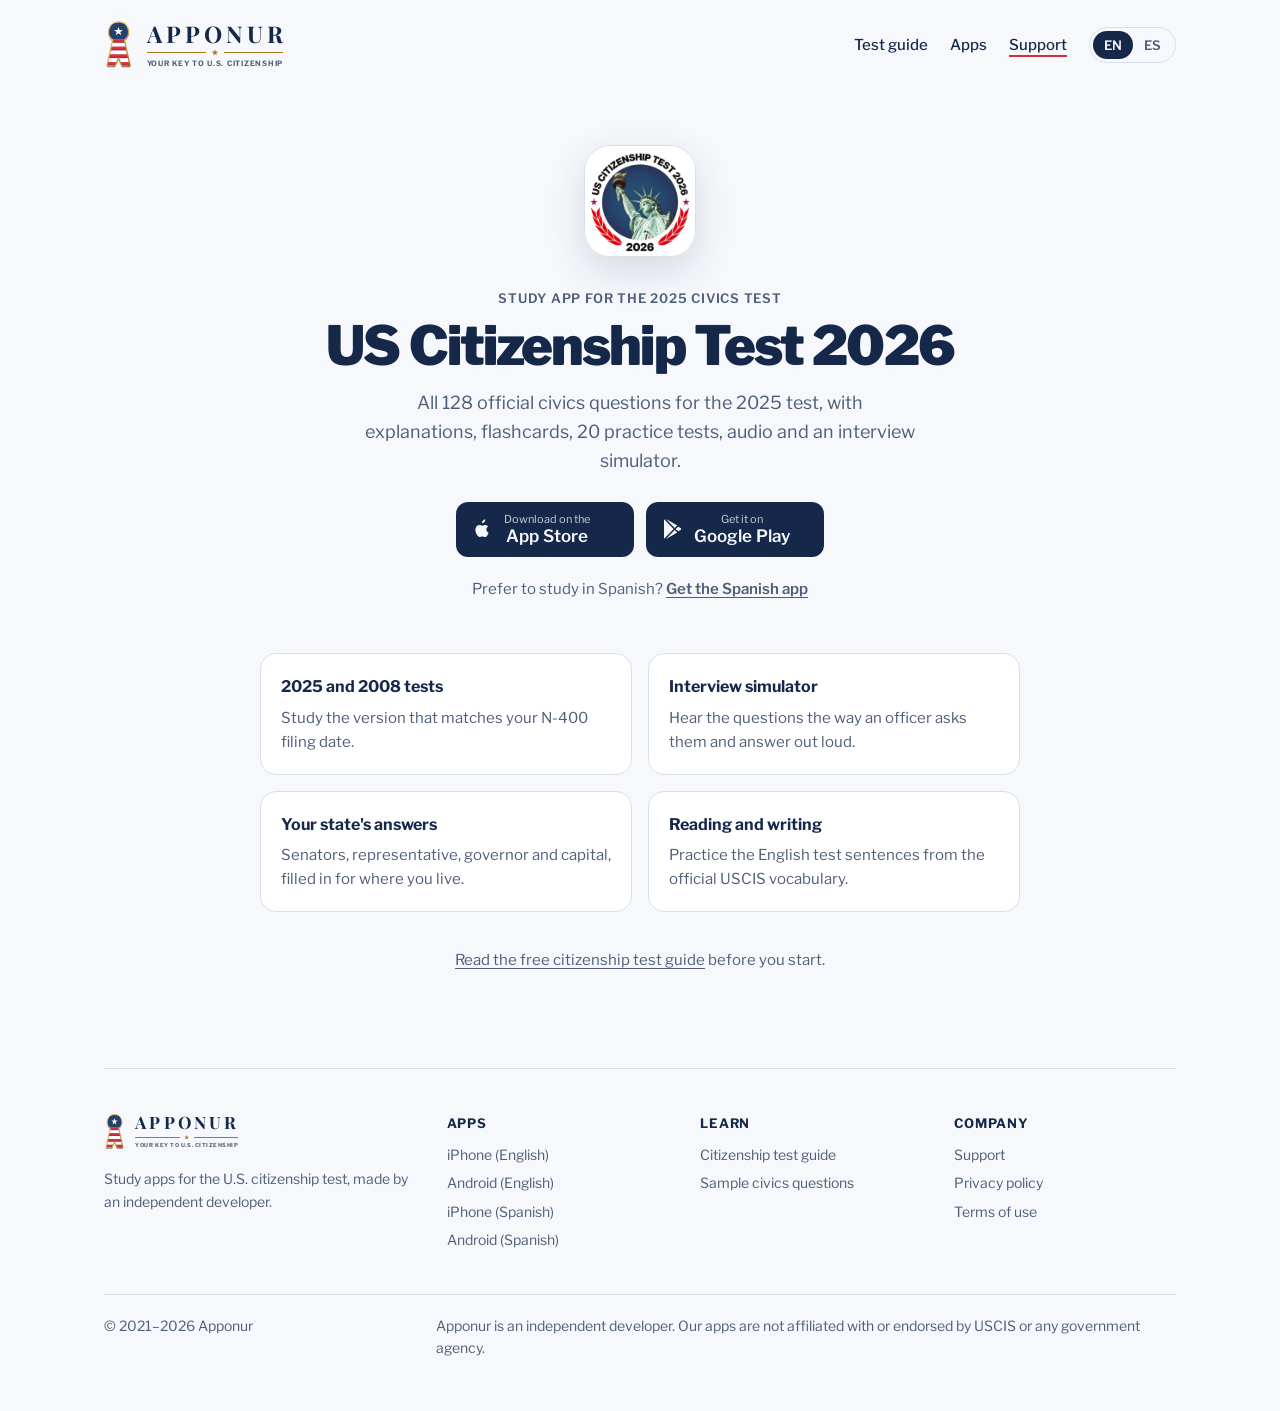
==== commit 48ee8369: "Altbilgi: telif aralığı 2021–2026 Co-Authored-By: Claude Fable 5.1 <noreply@anthropic.com>" ====
--- a/app/index.html
+++ b/app/index.html
@@ -143,7 +143,7 @@
       </div>
     </div>
     <div class="legal">
-      <span>© 2026 Apponur</span>
+      <span>© 2021–2026 Apponur</span>
       <p data-en="Apponur is an independent developer. Our apps are not affiliated with or endorsed by USCIS or any government agency." data-es="Apponur es un desarrollador independiente. Nuestras apps no están afiliadas ni respaldadas por USCIS ni por ninguna agencia del gobierno.">Apponur is an independent developer. Our apps are not affiliated with or endorsed by USCIS or any government agency.</p>
     </div>
   </footer>
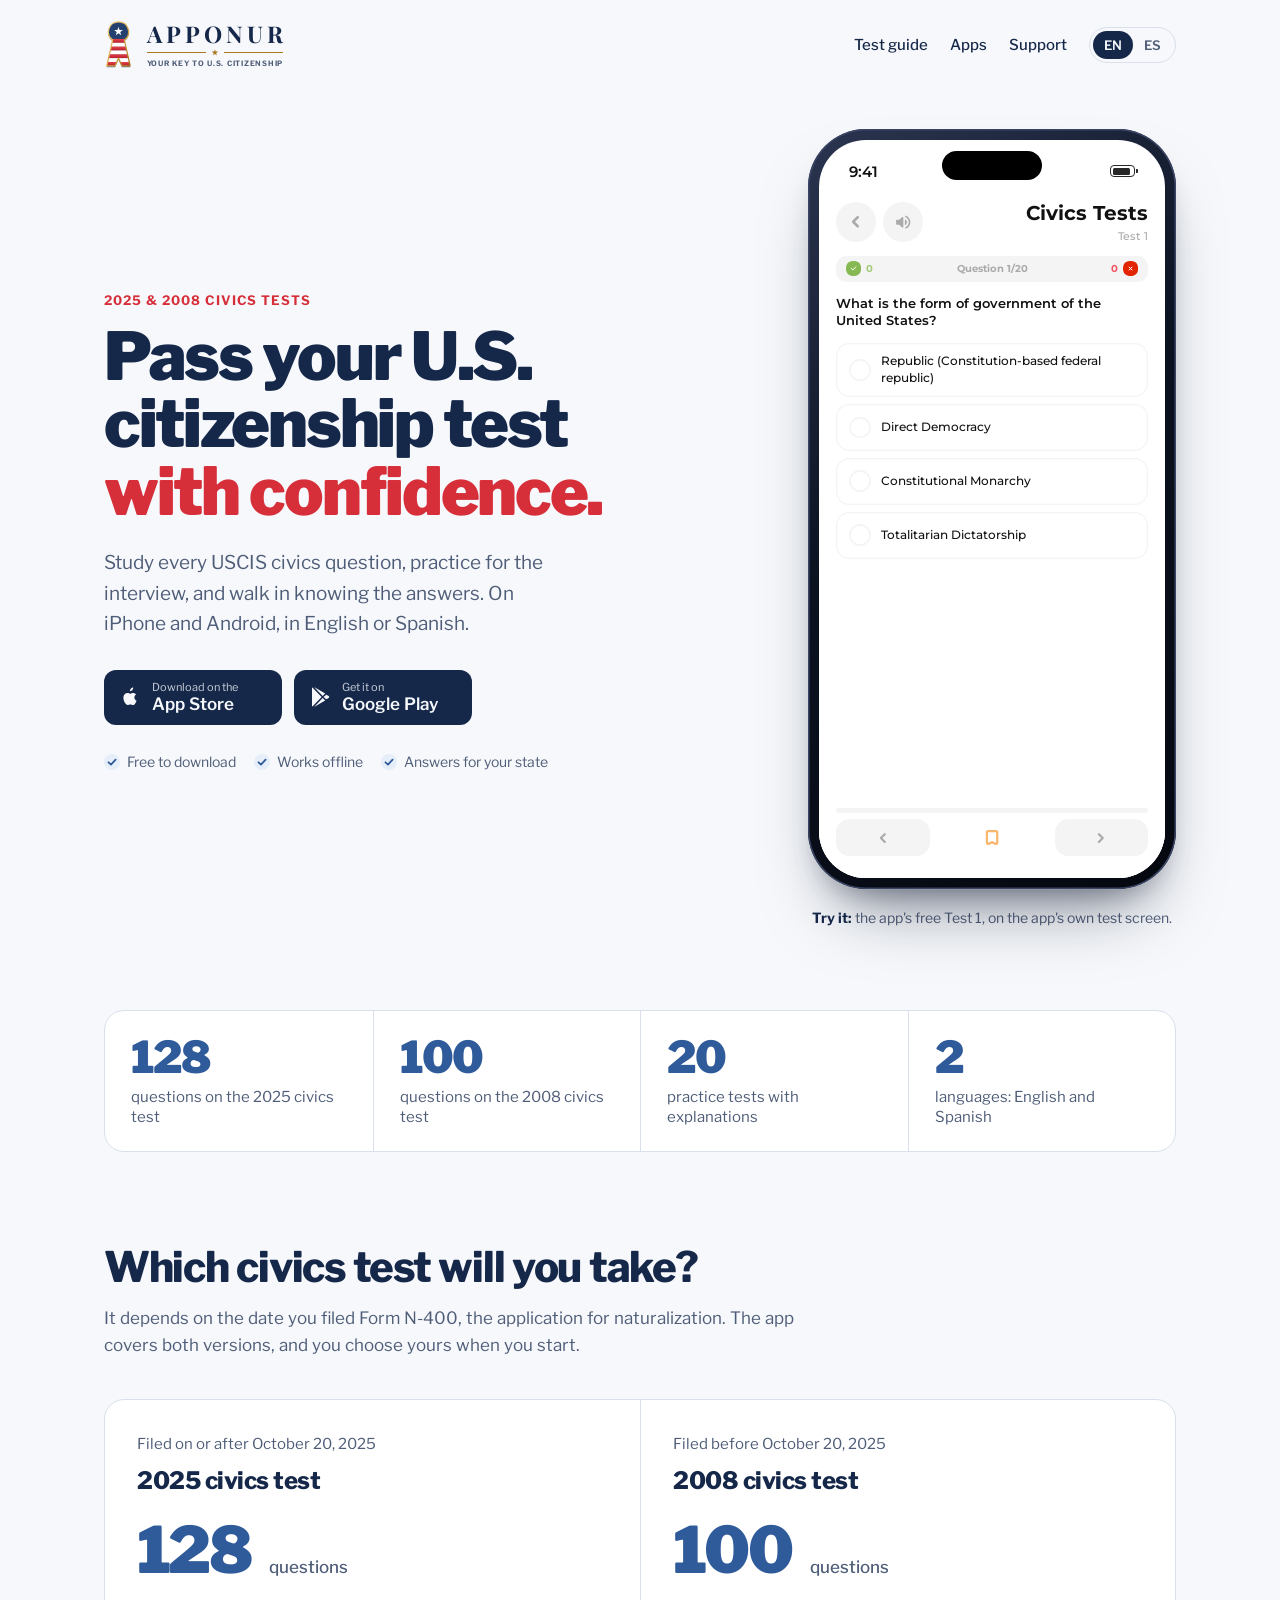
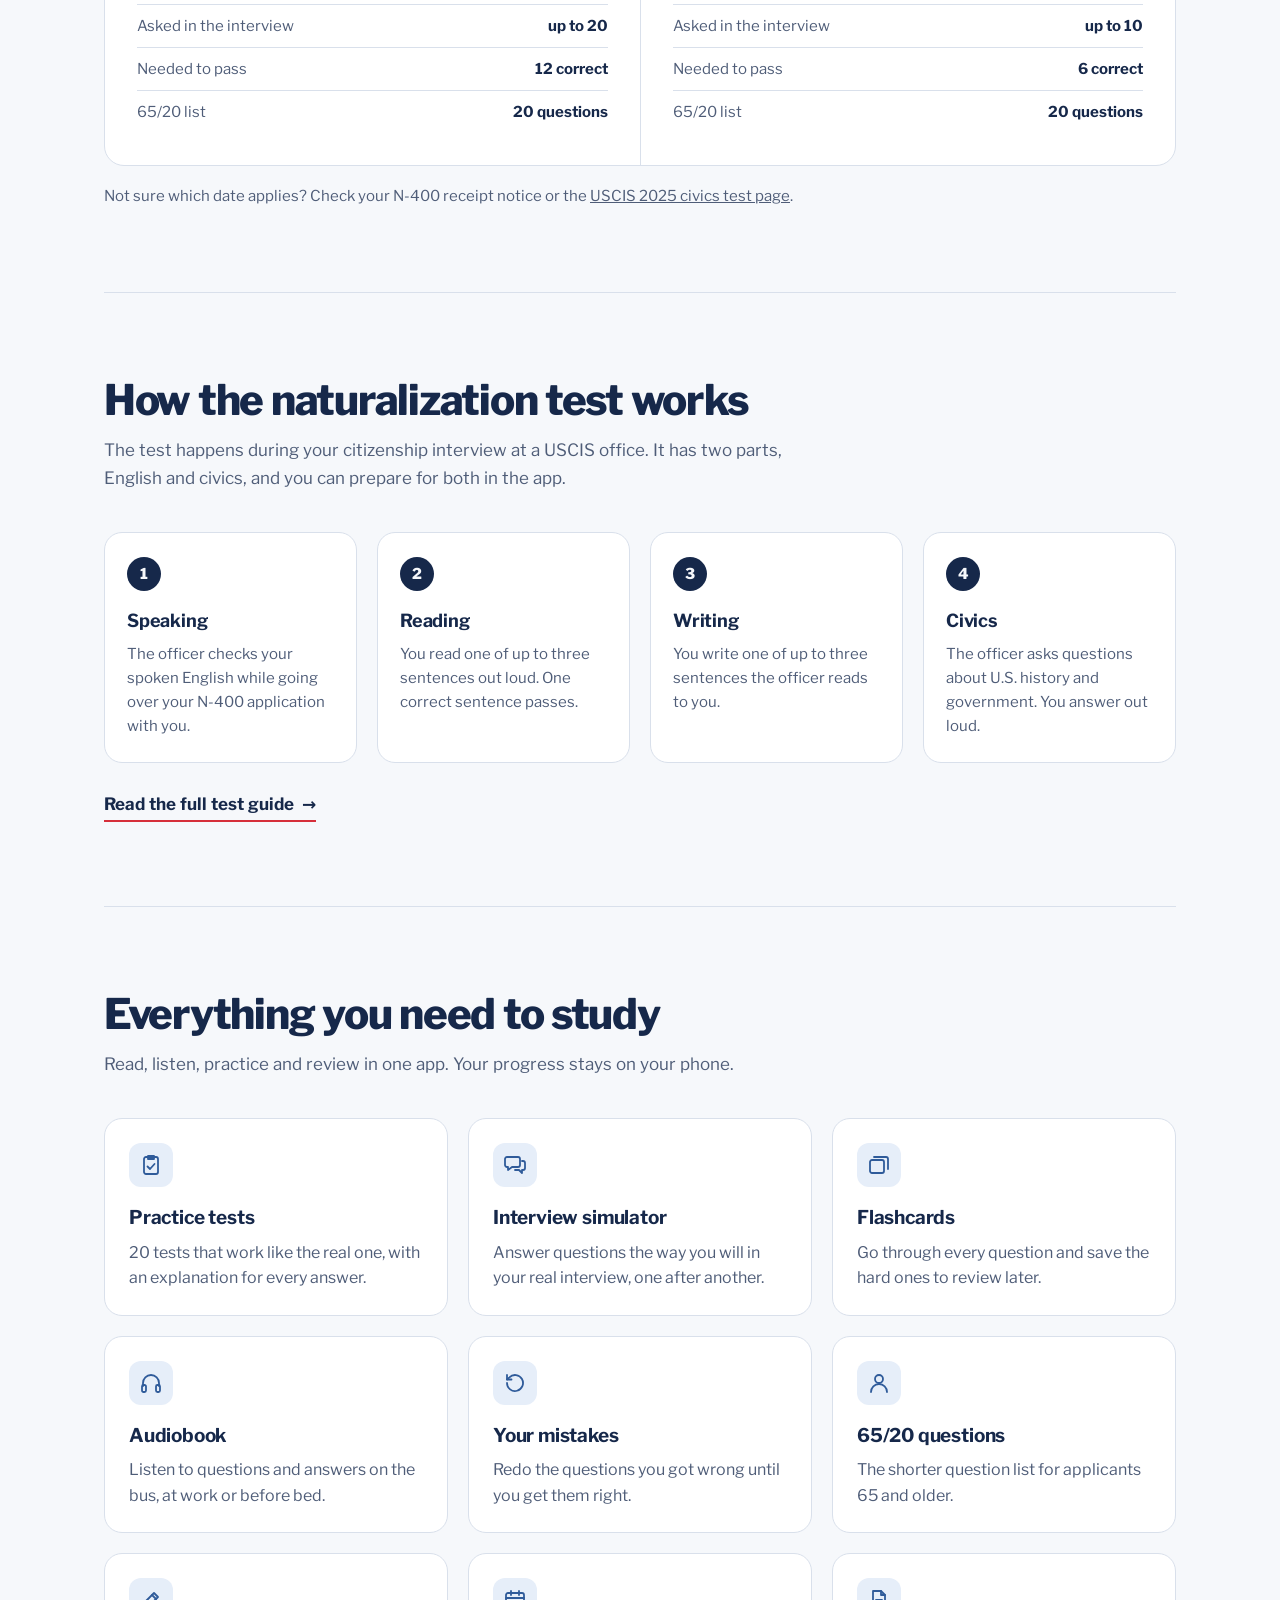
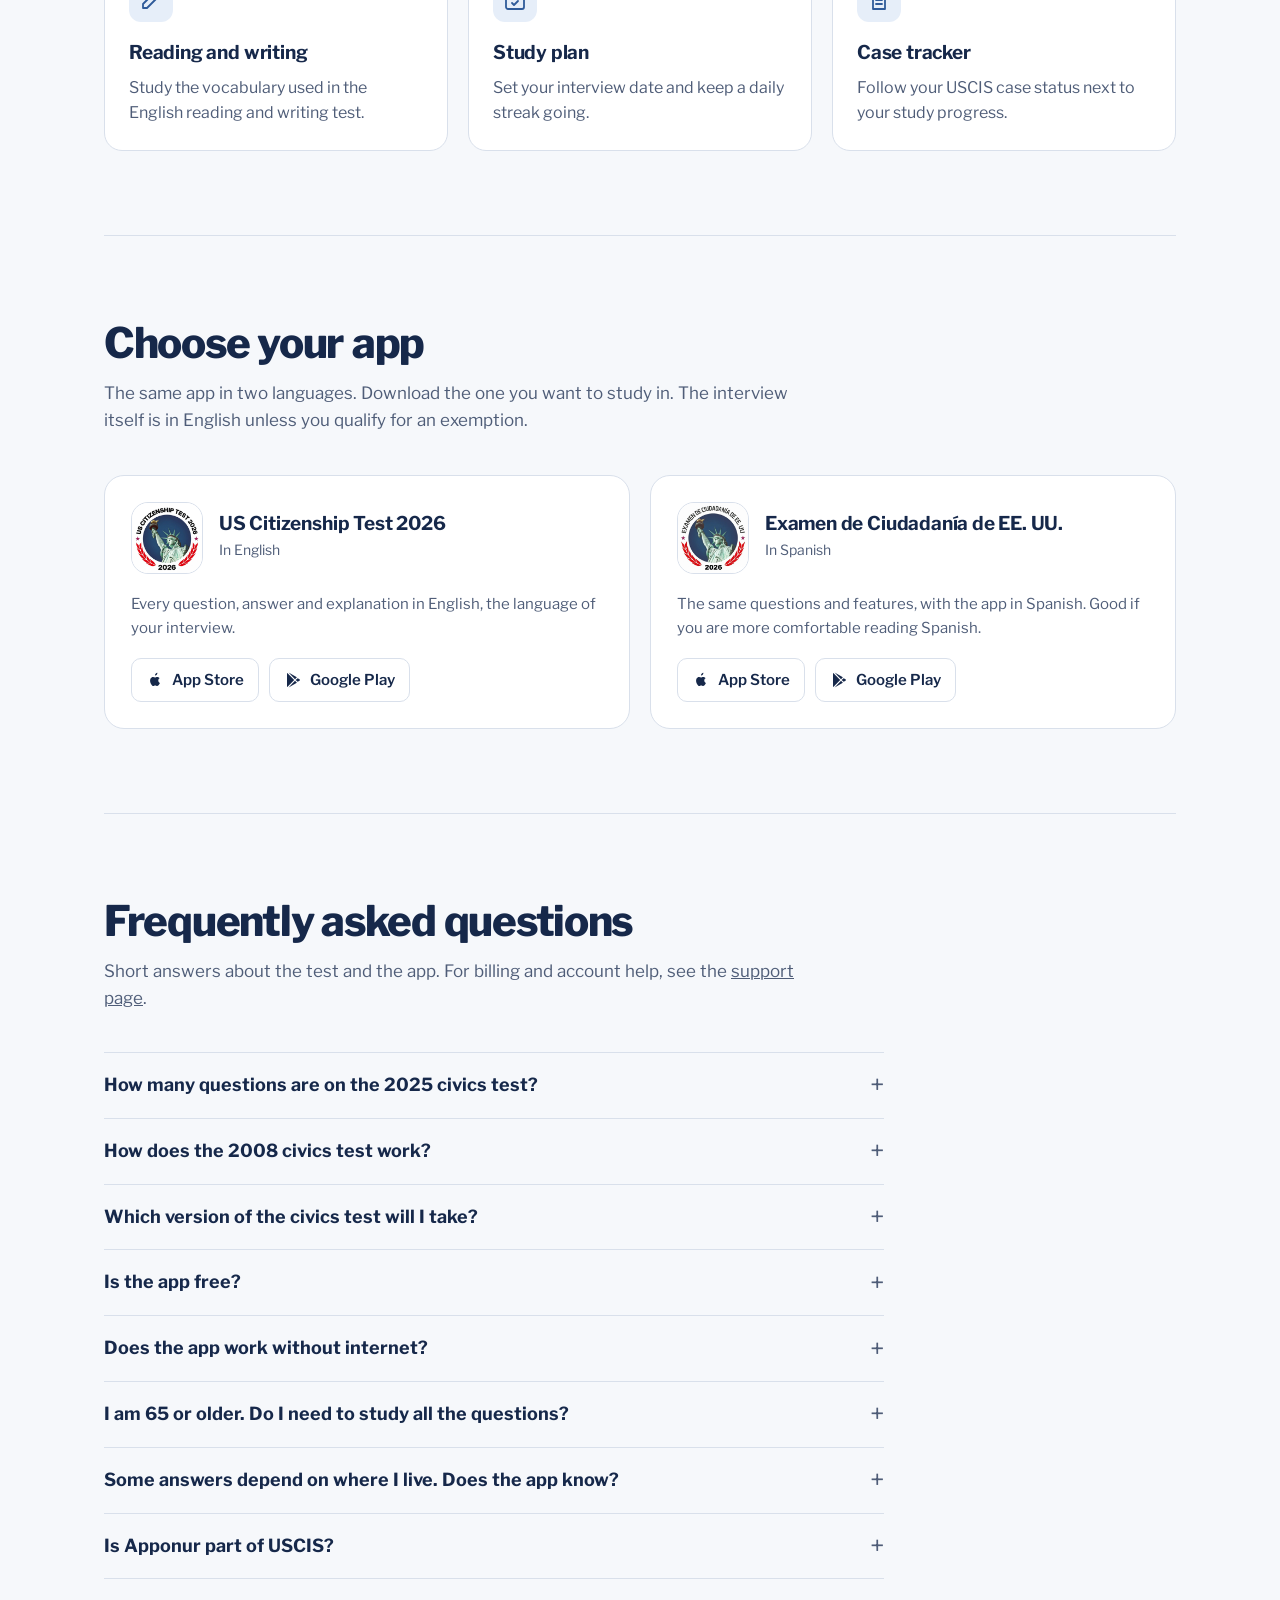
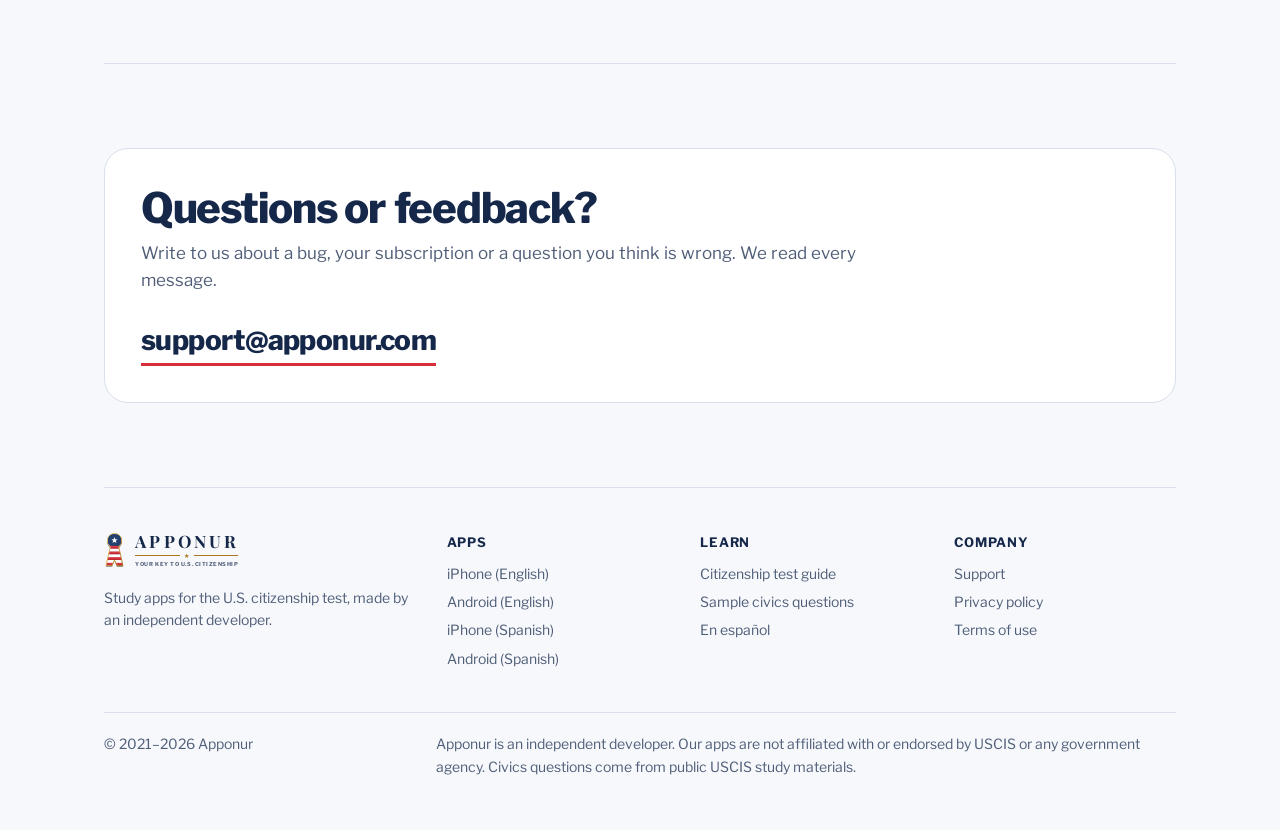
==== commit 1ec6bedf: "/download/: cihaza ve dile göre mağazayı açıp ana sayfayı gösterir; /app/ oraya yönlenir Co-Authored" ====
--- a/app/index.html
+++ b/app/index.html
@@ -2,151 +2,10 @@
 <html lang="en">
 <head>
 <meta charset="utf-8">
-<meta name="viewport" content="width=device-width, initial-scale=1">
-<title>US Citizenship Test 2026 app | Apponur</title>
-<meta name="title-en" content="US Citizenship Test 2026 app | Apponur">
-<meta name="title-es" content="Examen de Ciudadanía de EE. UU. | Apponur">
-<meta name="description" content="Download the US Citizenship Test 2026 app for iPhone and Android, in English or Spanish.">
-<link rel="canonical" href="https://apponur.com/app/">
+<title>Download | Apponur</title>
 <meta name="robots" content="noindex, follow">
-<meta name="theme-color" content="#F6F8FB" media="(prefers-color-scheme: light)">
-<meta name="theme-color" content="#0E1729" media="(prefers-color-scheme: dark)">
-<meta property="og:type" content="website">
-<meta property="og:site_name" content="Apponur">
-<meta property="og:url" content="https://apponur.com/app/">
-<meta property="og:title" content="US Citizenship Test 2026 app | Apponur">
-<meta property="og:image" content="https://apponur.com/assets/og-image.png">
-<link rel="icon" href="/favicon.ico?v=3" sizes="32x32">
-<link rel="icon" href="/assets/brand/favicon.svg?v=3" type="image/svg+xml">
-<link rel="apple-touch-icon" href="/assets/brand/apple-touch-icon.png?v=3">
-<link rel="manifest" href="/site.webmanifest?v=3">
-<link rel="preconnect" href="https://fonts.googleapis.com">
-<link rel="preconnect" href="https://fonts.gstatic.com" crossorigin>
-<link href="https://fonts.googleapis.com/css2?family=Libre+Franklin:wght@400;500;600;700;800;900&family=Playfair+Display:wght@700&display=swap" rel="stylesheet">
-<link rel="stylesheet" href="/assets/site.css">
-<script>
-// Phones: the page stays loaded and the store opens on top of it, so closing the store shows this page.
-(function () {
-  var IOS = { en: "id1615982636", es: "id1617090965" };
-  var AND = { en: "com.apponur.uscitizenshiptest", es: "com.apponur.spanishuscitizenshiptest" };
-  var q = new URLSearchParams(location.search);
-  if (q.get("stay") === "1") return;
-  var langs = navigator.languages || [navigator.language || ""];
-  var lang = q.get("lang") || (langs.some(function (l) { return /^es/i.test(l); }) ? "es" : "en");
-  if (lang !== "es") lang = "en";
-  var ua = navigator.userAgent || "";
-  var isAndroid = /Android/i.test(ua);
-  var isIOS = /iPhone|iPad|iPod/i.test(ua) || (/Macintosh/.test(ua) && navigator.maxTouchPoints > 1);
-  if (!isAndroid && !isIOS) return;
-  var utm = []; q.forEach(function (v, k) { if (/^utm_/.test(k)) utm.push(k + "=" + encodeURIComponent(v)); });
-  // App-scheme links open the store app without unloading this page.
-  var target = isAndroid
-    ? "market://details?id=" + AND[lang] + (utm.length ? "&referrer=" + encodeURIComponent(utm.join("&")) : "")
-    : "itms-apps://apps.apple.com/us/app/" + IOS[lang];
-  window.addEventListener("DOMContentLoaded", function () {
-    setTimeout(function () { location.href = target; }, 150);
-  });
-})();
-</script>
-<script src="/assets/lang.js"></script>
-<style>
-.dl-main{display:block}
-.dl-main .dl-page{max-width:760px;margin:0 auto}
-.dl-hero{text-align:center;padding:24px 0 8px}
-.dl-hero .dl-icon{width:112px;height:112px;border-radius:26px;border:1px solid var(--line);box-shadow:0 14px 40px rgba(15,44,82,.14);display:none}
-html[lang="en"] .dl-hero [data-lang-img="en"],html[lang="es"] .dl-hero [data-lang-img="es"]{display:inline-block}
-.dl-hero .kicker{margin:22px 0 10px;font-weight:600;color:var(--muted);letter-spacing:.06em;font-size:13px;text-transform:uppercase}
-.dl-hero h1{margin:0 0 14px}
-.dl-hero .lede{color:var(--muted);font-size:18px;max-width:46ch;margin:0 auto 26px}
-.dl-hero .stores{justify-content:center}
-.dl-switch{margin:20px 0 0;color:var(--muted);font-size:15px}
-.dl-switch a{font-weight:600}
-.dl-grid{display:grid;grid-template-columns:1fr 1fr;gap:16px;margin:44px 0 36px}
-.dl-main .updated{text-align:center;margin:0}
-.dl-grid>div{background:var(--card);border:1.5px solid var(--line);border-radius:16px;padding:20px}
-.dl-grid b{display:block;font-size:16px;margin-bottom:6px}
-.dl-grid p{margin:0;color:var(--muted);font-size:15px}
-@media(max-width:640px){.dl-grid{grid-template-columns:1fr}}
-</style>
+<script>location.replace("/download/" + location.search);</script>
+<meta http-equiv="refresh" content="0; url=/download/">
 </head>
-<body>
-<a class="skip" href="#main" data-en="Skip to content" data-es="Saltar al contenido">Skip to content</a>
-<div class="wrap">
-  <header class="top">
-    <a class="brand" href="/" data-href-en="/" data-href-es="/es/" aria-label="Apponur"><img class="brand-mark" src="/assets/brand/mark.svg" alt="" width="25" height="44"><span class="brand-text"><span class="brand-name">Apponur</span><span class="brand-orn" aria-hidden="true"><i></i><b></b><i></i></span><span class="brand-tag" data-en="Your key to U.S. citizenship" data-es="Tu llave a la ciudadanía">Your key to U.S. citizenship</span></span></a>
-    <nav aria-label="Main">
-      <a class="navlink" href="/civics-test/" data-href-en="/civics-test/" data-href-es="/es/examen-civico/" data-en="Test guide" data-es="Guía del examen">Test guide</a>
-      <a class="navlink" href="/#apps" data-href-en="/#apps" data-href-es="/es/#apps" data-en="Apps" data-es="Aplicaciones">Apps</a>
-      <a class="navlink" href="/support/" aria-current="page" data-en="Support" data-es="Ayuda">Support</a>
-      <div class="lang" role="group" aria-label="Language">
-        <button type="button" data-lang="en" aria-pressed="true">EN</button>
-        <button type="button" data-lang="es" aria-pressed="false">ES</button>
-      </div>
-    </nav>
-  </header>
-
-  <main class="doc dl-main" id="main">
-    <article class="dl-page">
-      <div class="dl-hero">
-        <img class="dl-icon" data-lang-img="en" src="/assets/icon-en.png" alt="US Citizenship Test 2026 app icon" width="112" height="112">
-        <img class="dl-icon" data-lang-img="es" src="/assets/icon-es.png" alt="Examen de Ciudadanía de EE. UU. app icon" width="112" height="112">
-        <p class="kicker" data-en="Study app for the 2025 civics test" data-es="App de estudio para el examen cívico 2025">Study app for the 2025 civics test</p>
-        <h1 data-en="US Citizenship Test 2026" data-es="Examen de Ciudadanía de EE. UU. 2026">US Citizenship Test 2026</h1>
-        <p class="lede" data-en="All 128 official civics questions for the 2025 test, with explanations, flashcards, 20 practice tests, audio and an interview simulator." data-es="Las 128 preguntas oficiales del examen de 2025, con explicaciones, tarjetas, 20 exámenes de práctica, audio y un simulador de entrevista.">All 128 official civics questions for the 2025 test, with explanations, flashcards, 20 practice tests, audio and an interview simulator.</p>
-        <div class="stores">
-          <a class="store ios" href="https://apps.apple.com/us/app/id1615982636" data-href-en="https://apps.apple.com/us/app/id1615982636" data-href-es="https://apps.apple.com/us/app/id1617090965"><svg viewBox="0 0 24 24" aria-hidden="true"><path d="M16.37 12.6c.02 2.43 2.13 3.24 2.15 3.25-.02.06-.34 1.15-1.11 2.28-.67.98-1.36 1.95-2.46 1.97-1.07.02-1.42-.64-2.65-.64-1.23 0-1.62.62-2.64.66-1.06.04-1.87-1.06-2.54-2.03-1.38-2-2.43-5.64-1.02-8.1.7-1.22 1.96-2 3.32-2.02 1.04-.02 2.02.7 2.65.7.64 0 1.82-.86 3.07-.74.52.02 1.99.21 2.93 1.59-.08.05-1.75 1.02-1.73 3.05zM14.36 4.98c.56-.68.94-1.63.84-2.57-.81.03-1.79.54-2.37 1.22-.52.6-.98 1.57-.85 2.49.9.07 1.82-.46 2.38-1.14z"/></svg><span><small data-en="Download on the" data-es="Descargar en">Download on the</small><b>App Store</b></span></a>
-          <a class="store android" href="https://play.google.com/store/apps/details?id=com.apponur.uscitizenshiptest" data-href-en="https://play.google.com/store/apps/details?id=com.apponur.uscitizenshiptest" data-href-es="https://play.google.com/store/apps/details?id=com.apponur.spanishuscitizenshiptest"><svg viewBox="0 0 24 24" aria-hidden="true"><path d="M4 3.3v17.4c0 .3.17.56.42.68L13.6 12 4.42 2.62A.75.75 0 0 0 4 3.3zm10.68 7.62 2.5-2.5L6.1 2.1l8.58 8.82zm0 2.16L6.1 21.9l11.08-6.32-2.5-2.5zm5.97-2.04-2.4-1.37-2.73 2.33 2.73 2.33 2.4-1.37c.7-.4.7-1.52 0-1.92z"/></svg><span><small data-en="Get it on" data-es="Disponible en">Get it on</small><b>Google Play</b></span></a>
-        </div>
-        <p class="dl-switch"><span data-en="Prefer to study in Spanish?" data-es="¿Prefieres estudiar en inglés?">Prefer to study in Spanish?</span> <a href="/app/?lang=es&amp;stay=1" data-href-en="/app/?lang=es&amp;stay=1" data-href-es="/app/?lang=en&amp;stay=1" data-en="Get the Spanish app" data-es="Descarga la app en inglés">Get the Spanish app</a></p>
-      </div>
-
-      <section class="dl-grid" aria-label="What is inside">
-        <div><b data-en="2025 and 2008 tests" data-es="Exámenes 2025 y 2008">2025 and 2008 tests</b><p data-en="Study the version that matches your N-400 filing date." data-es="Estudia la versión que corresponde a la fecha de tu N-400.">Study the version that matches your N-400 filing date.</p></div>
-        <div><b data-en="Interview simulator" data-es="Simulador de entrevista">Interview simulator</b><p data-en="Hear the questions the way an officer asks them and answer out loud." data-es="Escucha las preguntas como las hace el oficial y responde en voz alta.">Hear the questions the way an officer asks them and answer out loud.</p></div>
-        <div><b data-en="Your state's answers" data-es="Respuestas de tu estado">Your state's answers</b><p data-en="Senators, representative, governor and capital, filled in for where you live." data-es="Senadores, representante, gobernador y capital según donde vives.">Senators, representative, governor and capital, filled in for where you live.</p></div>
-        <div><b data-en="Reading and writing" data-es="Lectura y escritura">Reading and writing</b><p data-en="Practice the English test sentences from the official USCIS vocabulary." data-es="Practica las oraciones del examen de inglés con el vocabulario oficial de USCIS.">Practice the English test sentences from the official USCIS vocabulary.</p></div>
-      </section>
-
-      <p class="updated"><a href="/civics-test/" data-href-en="/civics-test/" data-href-es="/es/examen-civico/" data-en="Read the free citizenship test guide" data-es="Lee la guía gratuita del examen">Read the free citizenship test guide</a> <span data-en="before you start." data-es="antes de empezar.">before you start.</span></p>
-    </article>
-  </main>
-
-  <footer>
-    <div class="cols">
-      <div>
-        <a class="brand" href="/" data-href-en="/" data-href-es="/es/"><img class="brand-mark" src="/assets/brand/mark.svg" alt="" width="25" height="44"><span class="brand-text"><span class="brand-name">Apponur</span><span class="brand-orn" aria-hidden="true"><i></i><b></b><i></i></span><span class="brand-tag" data-en="Your key to U.S. citizenship" data-es="Tu llave a la ciudadanía">Your key to U.S. citizenship</span></span></a>
-        <p class="about" data-en="Study apps for the U.S. citizenship test, made by an independent developer." data-es="Apps de estudio para el examen de ciudadanía de EE. UU., hechas por un desarrollador independiente.">Study apps for the U.S. citizenship test, made by an independent developer.</p>
-      </div>
-      <div>
-        <h4>Apps</h4>
-        <ul>
-          <li><a href="https://apps.apple.com/us/app/id1615982636" data-en="iPhone (English)" data-es="iPhone (inglés)">iPhone (English)</a></li>
-          <li><a href="https://play.google.com/store/apps/details?id=com.apponur.uscitizenshiptest" data-en="Android (English)" data-es="Android (inglés)">Android (English)</a></li>
-          <li><a href="https://apps.apple.com/us/app/id1617090965" data-en="iPhone (Spanish)" data-es="iPhone (español)">iPhone (Spanish)</a></li>
-          <li><a href="https://play.google.com/store/apps/details?id=com.apponur.spanishuscitizenshiptest" data-en="Android (Spanish)" data-es="Android (español)">Android (Spanish)</a></li>
-        </ul>
-      </div>
-      <div>
-        <h4 data-en="Learn" data-es="Aprende">Learn</h4>
-        <ul>
-          <li><a href="/civics-test/" data-href-en="/civics-test/" data-href-es="/es/examen-civico/" data-en="Citizenship test guide" data-es="Guía del examen de ciudadanía">Citizenship test guide</a></li>
-          <li><a href="/civics-test/#sample" data-href-en="/civics-test/#sample" data-href-es="/es/examen-civico/#ejemplos" data-en="Sample civics questions" data-es="Preguntas cívicas de ejemplo">Sample civics questions</a></li>
-        </ul>
-      </div>
-      <div>
-        <h4 data-en="Company" data-es="Empresa">Company</h4>
-        <ul>
-          <li><a href="/support/" data-en="Support" data-es="Ayuda">Support</a></li>
-          <li><a href="/privacy/" data-en="Privacy policy" data-es="Política de privacidad">Privacy policy</a></li>
-          <li><a href="/terms/" data-en="Terms of use" data-es="Términos de uso">Terms of use</a></li>
-        </ul>
-      </div>
-    </div>
-    <div class="legal">
-      <span>© 2021–2026 Apponur</span>
-      <p data-en="Apponur is an independent developer. Our apps are not affiliated with or endorsed by USCIS or any government agency." data-es="Apponur es un desarrollador independiente. Nuestras apps no están afiliadas ni respaldadas por USCIS ni por ninguna agencia del gobierno.">Apponur is an independent developer. Our apps are not affiliated with or endorsed by USCIS or any government agency.</p>
-    </div>
-  </footer>
-</div>
-</body>
+<body></body>
 </html>
